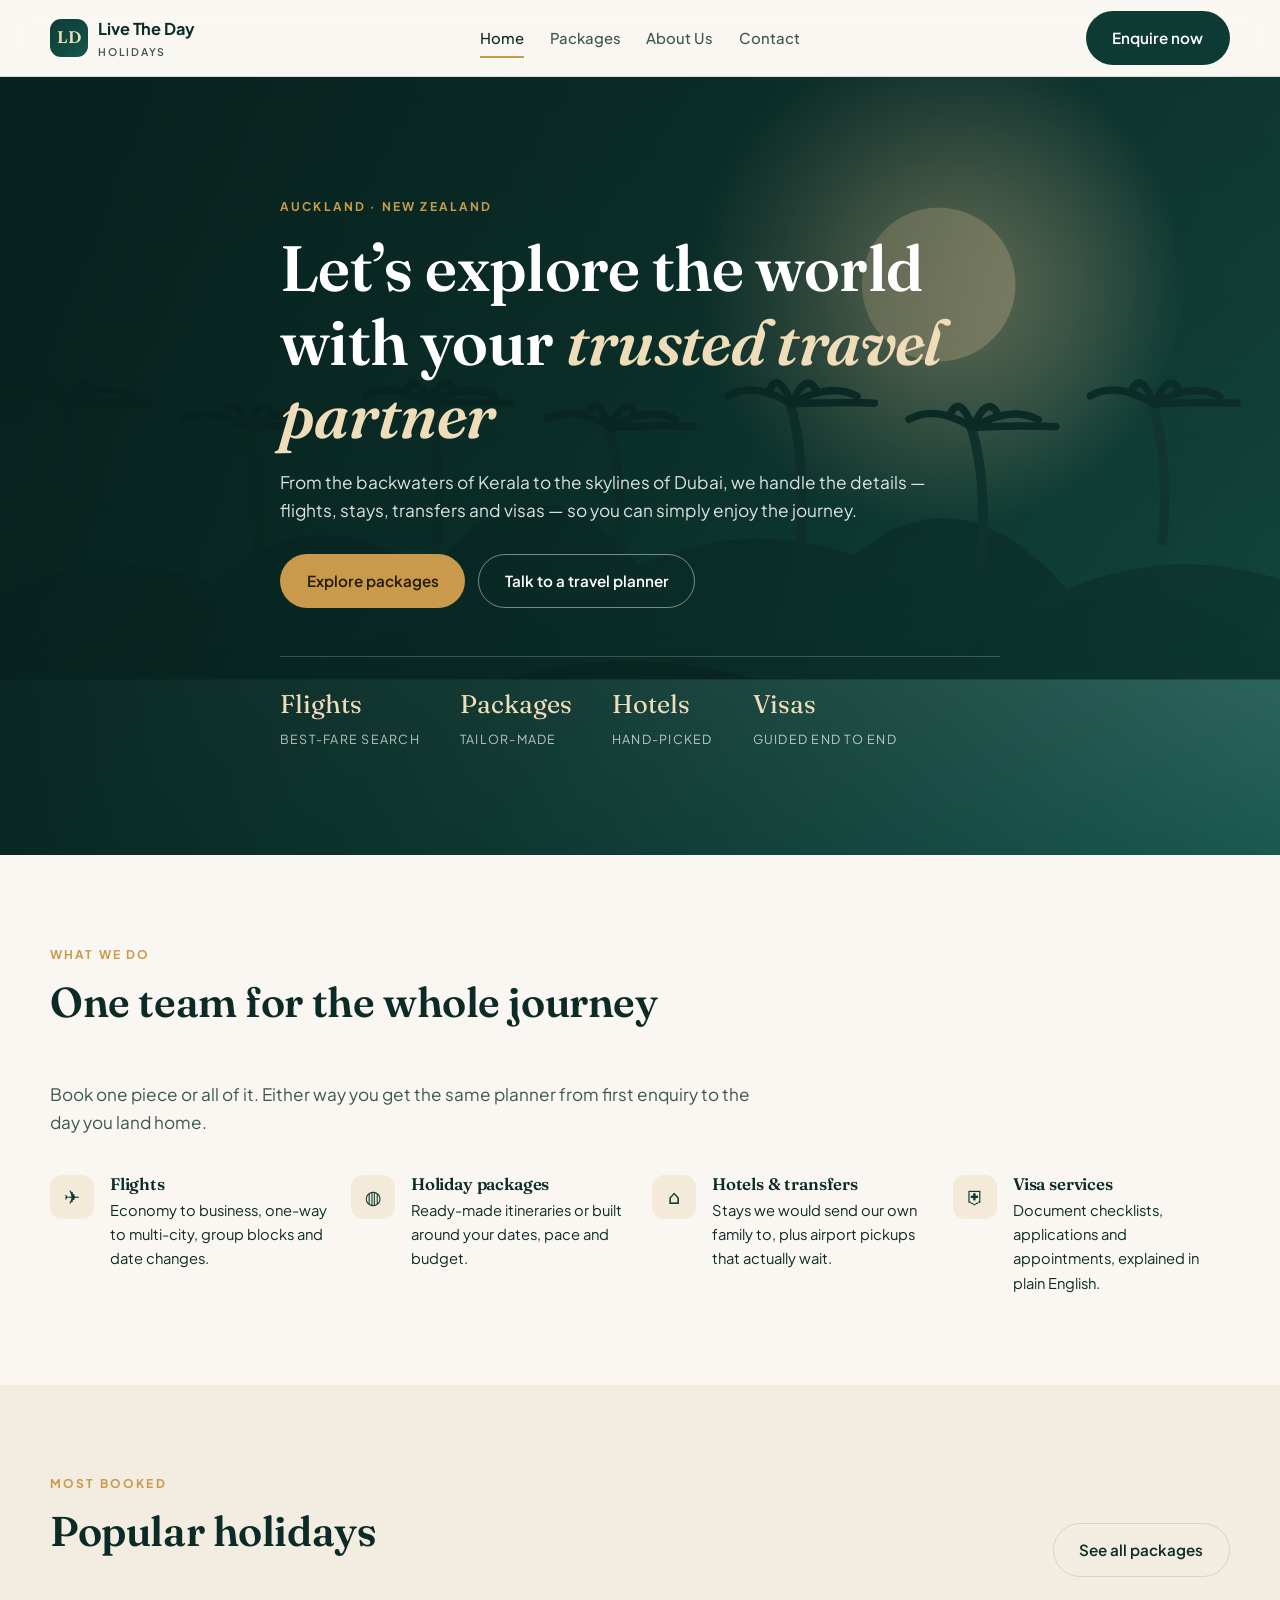
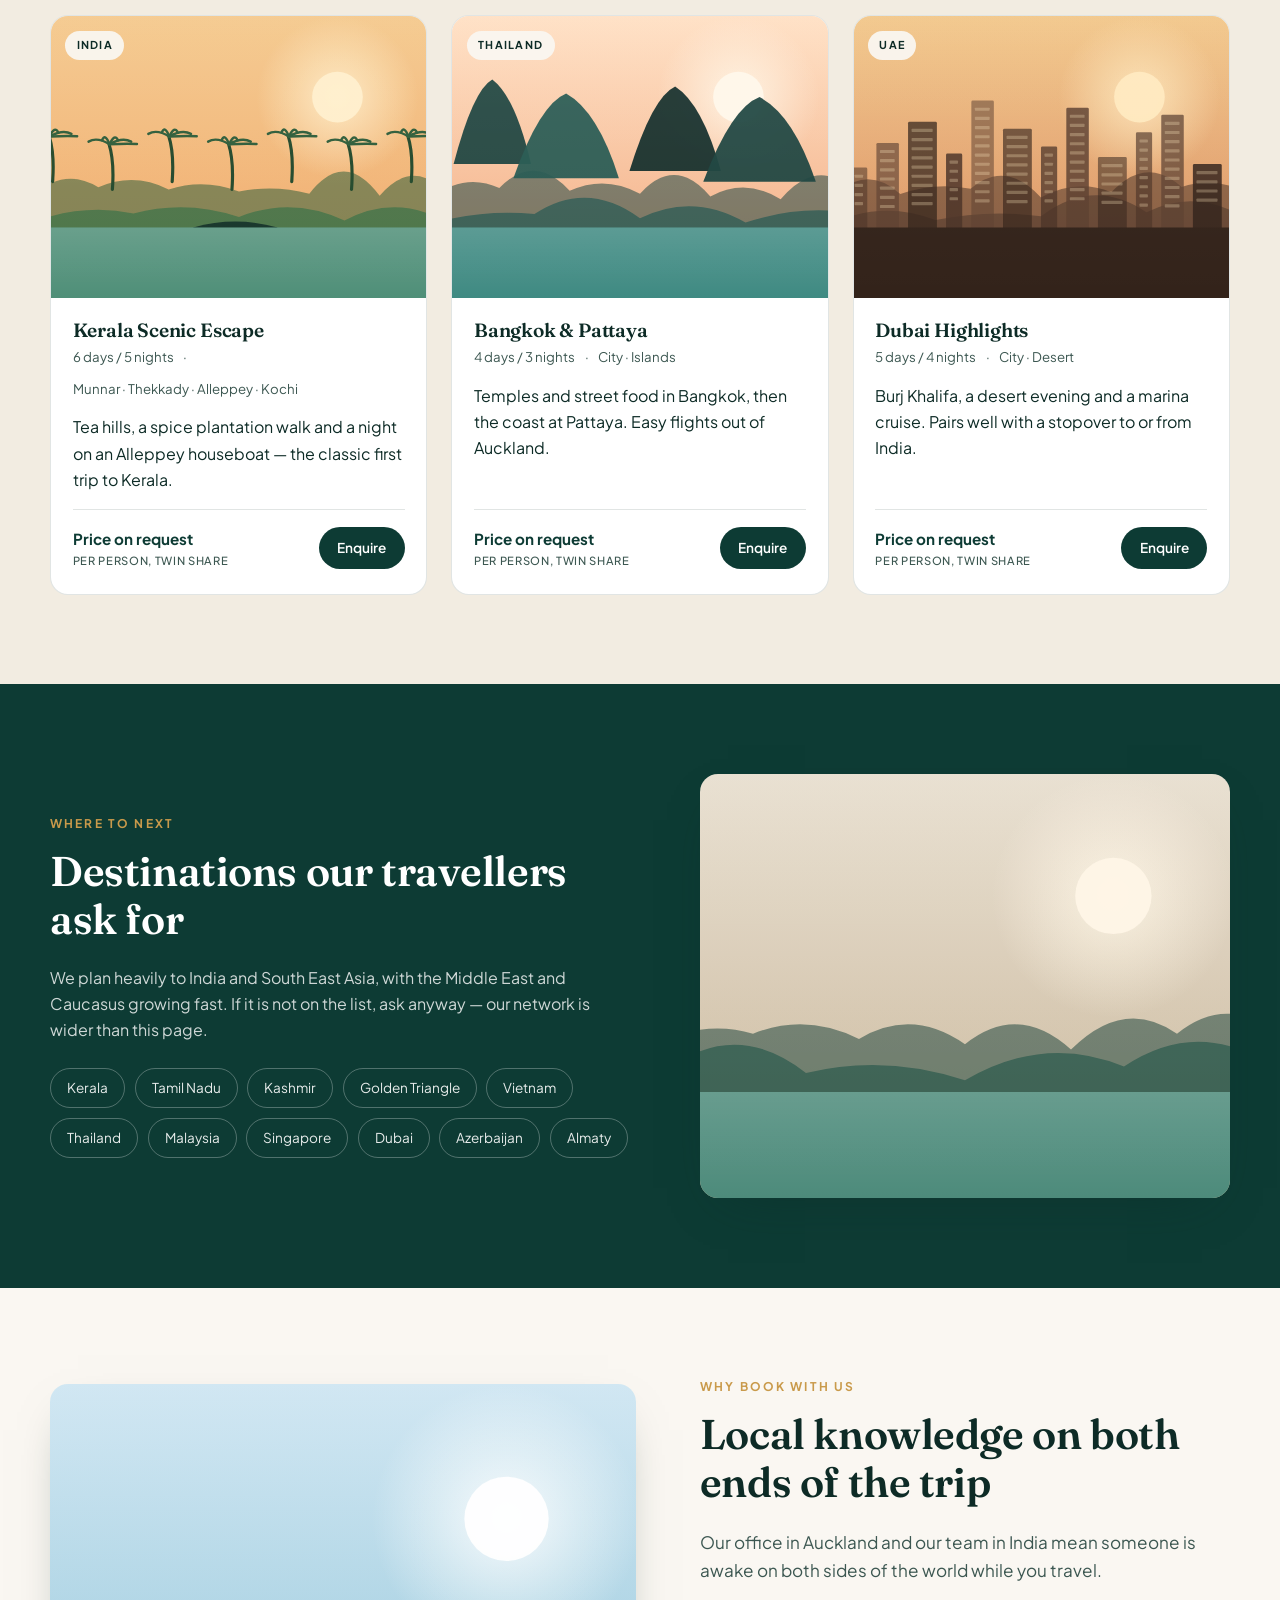
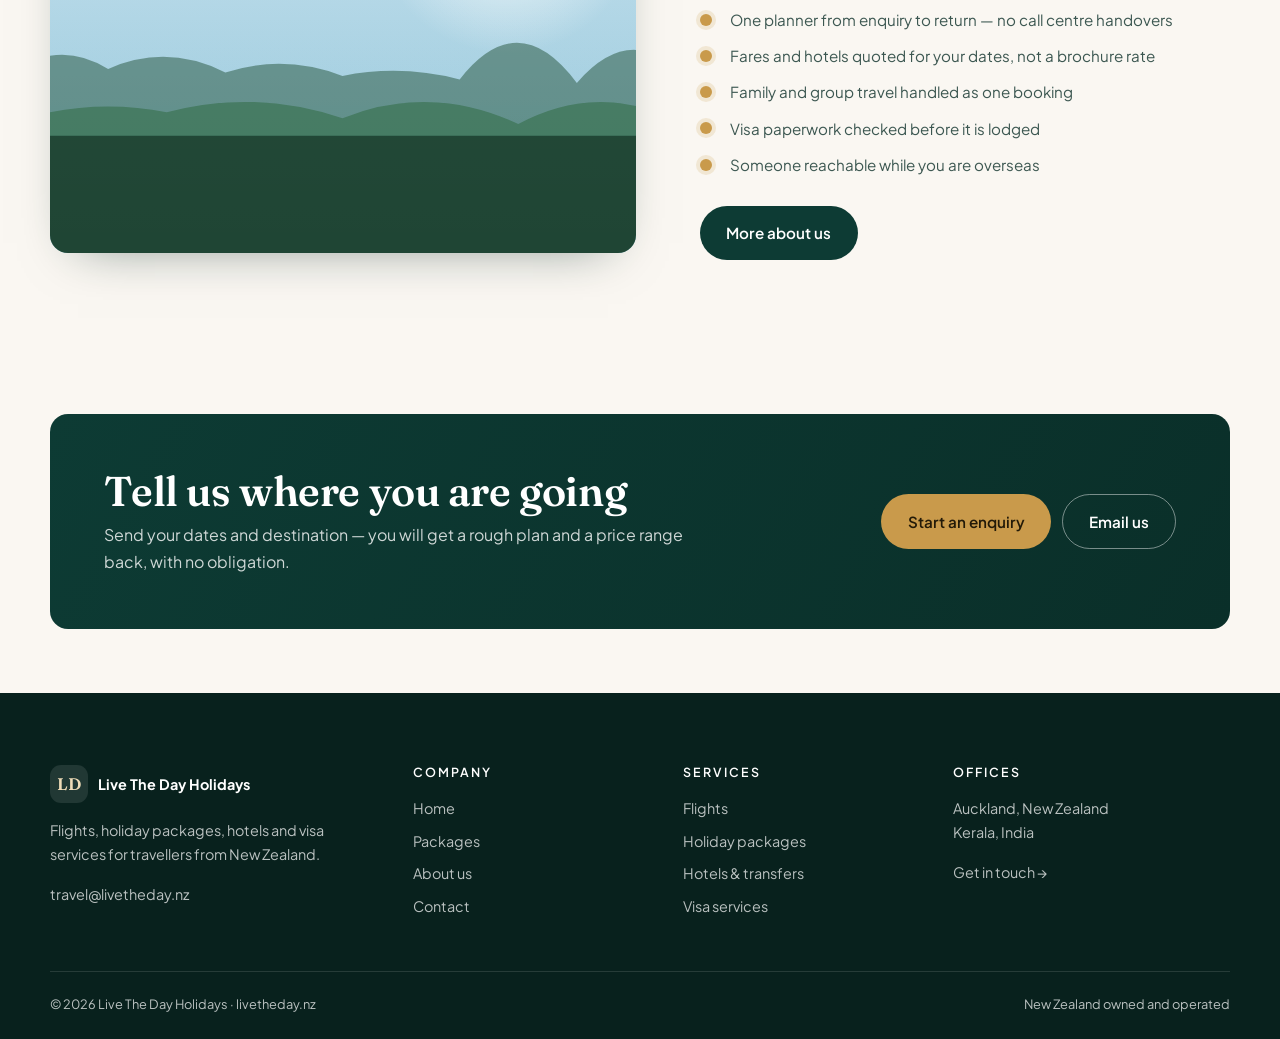
==== index.html @ 80e5270f "Live The Day Holidays website - static build" ====
<!DOCTYPE html>
<html lang="en-NZ">
<head>
<meta charset="utf-8">
<meta name="viewport" content="width=device-width, initial-scale=1">
<title>Live The Day Holidays | Flights, Holiday Packages &amp; Visas — Auckland, NZ</title>
<meta name="description" content="Live The Day Holidays is a New Zealand travel company based in Auckland, planning flights, holiday packages, hotels and visas for travellers to India, Asia, the Middle East and beyond.">
<link rel="canonical" href="https://livetheday.nz/">
<meta property="og:title" content="Live The Day Holidays — Plan your best trip yet">
<meta property="og:description" content="Flights, holiday packages, hotels and visa services from Auckland, New Zealand.">
<meta property="og:type" content="website">
<meta property="og:url" content="https://livetheday.nz/">
<link rel="preconnect" href="https://fonts.googleapis.com">
<link rel="preconnect" href="https://fonts.gstatic.com" crossorigin>
<link href="https://fonts.googleapis.com/css2?family=Fraunces:ital,wght@0,400;0,600;1,400&family=Plus+Jakarta+Sans:wght@400;500;600;700&display=swap" rel="stylesheet">
<link rel="stylesheet" href="assets/css/style.css">
<script type="application/ld+json">
{
  "@context": "https://schema.org",
  "@type": "TravelAgency",
  "name": "Live The Day Holidays",
  "url": "https://livetheday.nz/",
  "email": "travel@livetheday.nz",
  "areaServed": ["New Zealand", "India", "Asia", "Middle East"],
  "address": { "@type": "PostalAddress", "addressLocality": "Auckland", "addressCountry": "NZ" }
}
</script>
</head>
<body>

<header class="site-header">
  <div class="wrap nav">
    <a class="brand" href="index.html">
      <span class="brand-mark">LD</span>
      <span>Live The Day<small>Holidays</small></span>
    </a>
    <nav class="nav-links" id="nav">
      <a href="index.html" class="active">Home</a>
      <a href="packages.html">Packages</a>
      <a href="about.html">About Us</a>
      <a href="contact.html">Contact</a>
    </nav>
    <div class="nav-cta">
      <a class="btn btn-primary" href="contact.html">Enquire now</a>
      <button class="nav-toggle" aria-label="Menu" aria-expanded="false" aria-controls="nav"><span></span><span></span><span></span></button>
    </div>
  </div>
</header>

<section class="hero">
  <img src="assets/img/hero-kerala.svg" alt="" aria-hidden="true">
  <div class="wrap hero-inner">
    <span class="eyebrow">Auckland · New Zealand</span>
    <h1>Let’s explore the world with your <em>trusted travel partner</em></h1>
    <p>From the backwaters of Kerala to the skylines of Dubai, we handle the details — flights, stays, transfers and visas — so you can simply enjoy the journey.</p>
    <div class="hero-actions">
      <a class="btn btn-gold" href="packages.html">Explore packages</a>
      <a class="btn btn-ghost" href="contact.html">Talk to a travel planner</a>
    </div>
    <div class="hero-facts">
      <div><span>Flights</span><small>Best-fare search</small></div>
      <div><span>Packages</span><small>Tailor-made</small></div>
      <div><span>Hotels</span><small>Hand-picked</small></div>
      <div><span>Visas</span><small>Guided end to end</small></div>
    </div>
  </div>
</section>

<section class="section">
  <div class="wrap">
    <div class="section-head">
      <div>
        <span class="eyebrow">What we do</span>
        <h2>One team for the whole journey</h2>
      </div>
      <p class="lede">Book one piece or all of it. Either way you get the same planner from first enquiry to the day you land home.</p>
    </div>
    <div class="grid grid-4">
      <div class="feature">
        <div class="feature-ico">✈</div>
        <div><h3>Flights</h3><p>Economy to business, one-way to multi-city, group blocks and date changes.</p></div>
      </div>
      <div class="feature">
        <div class="feature-ico">◍</div>
        <div><h3>Holiday packages</h3><p>Ready-made itineraries or built around your dates, pace and budget.</p></div>
      </div>
      <div class="feature">
        <div class="feature-ico">⌂</div>
        <div><h3>Hotels &amp; transfers</h3><p>Stays we would send our own family to, plus airport pickups that actually wait.</p></div>
      </div>
      <div class="feature">
        <div class="feature-ico">⛨</div>
        <div><h3>Visa services</h3><p>Document checklists, applications and appointments, explained in plain English.</p></div>
      </div>
    </div>
  </div>
</section>

<section class="section section-paper">
  <div class="wrap">
    <div class="section-head">
      <div>
        <span class="eyebrow">Most booked</span>
        <h2>Popular holidays</h2>
      </div>
      <a class="btn btn-outline" href="packages.html">See all packages</a>
    </div>

    <div class="grid grid-3">
      <article class="card">
        <div class="card-media">
          <img src="assets/img/kerala.svg" alt="Kerala backwaters at sunset">
          <span class="card-tag">India</span>
        </div>
        <div class="card-body">
          <h3>Kerala Scenic Escape</h3>
          <div class="card-meta"><span>6 days / 5 nights</span><span>·</span><span>Munnar · Thekkady · Alleppey · Kochi</span></div>
          <p>Tea hills, a spice plantation walk and a night on an Alleppey houseboat — the classic first trip to Kerala.</p>
          <div class="card-foot">
            <span class="price">Price on request<small>Per person, twin share</small></span>
            <a class="btn btn-primary btn-sm" href="contact.html?package=Kerala%20Scenic%20Escape">Enquire</a>
          </div>
        </div>
      </article>

      <article class="card">
        <div class="card-media">
          <img src="assets/img/thailand.svg" alt="Thailand coastline">
          <span class="card-tag">Thailand</span>
        </div>
        <div class="card-body">
          <h3>Bangkok &amp; Pattaya</h3>
          <div class="card-meta"><span>4 days / 3 nights</span><span>·</span><span>City · Islands</span></div>
          <p>Temples and street food in Bangkok, then the coast at Pattaya. Easy flights out of Auckland.</p>
          <div class="card-foot">
            <span class="price">Price on request<small>Per person, twin share</small></span>
            <a class="btn btn-primary btn-sm" href="contact.html?package=Bangkok%20%26%20Pattaya">Enquire</a>
          </div>
        </div>
      </article>

      <article class="card">
        <div class="card-media">
          <img src="assets/img/dubai.svg" alt="Dubai skyline">
          <span class="card-tag">UAE</span>
        </div>
        <div class="card-body">
          <h3>Dubai Highlights</h3>
          <div class="card-meta"><span>5 days / 4 nights</span><span>·</span><span>City · Desert</span></div>
          <p>Burj Khalifa, a desert evening and a marina cruise. Pairs well with a stopover to or from India.</p>
          <div class="card-foot">
            <span class="price">Price on request<small>Per person, twin share</small></span>
            <a class="btn btn-primary btn-sm" href="contact.html?package=Dubai%20Highlights">Enquire</a>
          </div>
        </div>
      </article>
    </div>
  </div>
</section>

<section class="section section-dark">
  <div class="wrap">
    <div class="split">
      <div>
        <span class="eyebrow">Where to next</span>
        <h2>Destinations our travellers ask for</h2>
        <p>We plan heavily to India and South East Asia, with the Middle East and Caucasus growing fast. If it is not on the list, ask anyway — our network is wider than this page.</p>
        <div class="chips">
          <a class="chip" href="contact.html?package=Kerala">Kerala</a>
          <a class="chip" href="contact.html?package=Tamil%20Nadu">Tamil Nadu</a>
          <a class="chip" href="contact.html?package=Kashmir">Kashmir</a>
          <a class="chip" href="contact.html?package=Golden%20Triangle">Golden Triangle</a>
          <a class="chip" href="contact.html?package=Vietnam">Vietnam</a>
          <a class="chip" href="contact.html?package=Thailand">Thailand</a>
          <a class="chip" href="contact.html?package=Malaysia">Malaysia</a>
          <a class="chip" href="contact.html?package=Singapore">Singapore</a>
          <a class="chip" href="contact.html?package=Dubai">Dubai</a>
          <a class="chip" href="contact.html?package=Azerbaijan">Azerbaijan</a>
          <a class="chip" href="contact.html?package=Almaty">Almaty</a>
        </div>
      </div>
      <div class="split-media">
        <img src="assets/img/about-team.svg" alt="Mountain landscape">
      </div>
    </div>
  </div>
</section>

<section class="section">
  <div class="wrap">
    <div class="split">
      <div class="split-media">
        <img src="assets/img/munnar.svg" alt="Tea hills in Munnar">
      </div>
      <div>
        <span class="eyebrow">Why book with us</span>
        <h2>Local knowledge on both ends of the trip</h2>
        <p class="lede">Our office in Auckland and our team in India mean someone is awake on both sides of the world while you travel.</p>
        <ul class="check-list">
          <li>One planner from enquiry to return — no call centre handovers</li>
          <li>Fares and hotels quoted for your dates, not a brochure rate</li>
          <li>Family and group travel handled as one booking</li>
          <li>Visa paperwork checked before it is lodged</li>
          <li>Someone reachable while you are overseas</li>
        </ul>
        <a class="btn btn-primary" href="about.html">More about us</a>
      </div>
    </div>
  </div>
</section>

<section class="section tight">
  <div class="wrap">
    <div class="band">
      <div>
        <h2>Tell us where you are going</h2>
        <p>Send your dates and destination — you will get a rough plan and a price range back, with no obligation.</p>
      </div>
      <div class="band-actions">
        <a class="btn btn-gold" href="contact.html">Start an enquiry</a>
        <a class="btn btn-ghost" href="mailto:travel@livetheday.nz">Email us</a>
      </div>
    </div>
  </div>
</section>

<footer class="site-footer">
  <div class="wrap">
    <div class="footer-grid">
      <div>
        <div class="footer-brand"><span class="brand-mark">LD</span> Live The Day Holidays</div>
        <p>Flights, holiday packages, hotels and visa services for travellers from New Zealand.</p>
        <p><a href="mailto:travel@livetheday.nz">travel@livetheday.nz</a></p>
      </div>
      <div>
        <h4>Company</h4>
        <ul class="footer-links">
          <li><a href="index.html">Home</a></li>
          <li><a href="packages.html">Packages</a></li>
          <li><a href="about.html">About us</a></li>
          <li><a href="contact.html">Contact</a></li>
        </ul>
      </div>
      <div>
        <h4>Services</h4>
        <ul class="footer-links">
          <li><a href="contact.html">Flights</a></li>
          <li><a href="packages.html">Holiday packages</a></li>
          <li><a href="contact.html">Hotels &amp; transfers</a></li>
          <li><a href="contact.html">Visa services</a></li>
        </ul>
      </div>
      <div>
        <h4>Offices</h4>
        <p>Auckland, New Zealand<br>Kerala, India</p>
        <p><a href="contact.html">Get in touch →</a></p>
      </div>
    </div>
    <div class="footer-bottom">
      <span>© <span data-year>2026</span> Live The Day Holidays · livetheday.nz</span>
      <span>New Zealand owned and operated</span>
    </div>
  </div>
</footer>

<script src="assets/js/main.js"></script>
</body>
</html>
---- assets/css/style.css ----
/* Live The Day Holidays — livetheday.nz
   Design system: deep forest green + sand + gold. */

:root{
  --ink:#0d2b26;
  --ink-soft:#3c5751;
  --paper:#faf7f2;
  --paper-2:#f2ece1;
  --green:#0d3b34;
  --green-600:#14574c;
  --gold:#c99a4b;
  --gold-soft:#efdcb8;
  --line:rgba(13,43,38,.12);
  --white:#fff;
  --shadow:0 18px 50px -28px rgba(13,43,38,.55);
  --radius:18px;
  --max:1180px;
  --font:'Plus Jakarta Sans',system-ui,-apple-system,Segoe UI,Roboto,Helvetica,Arial,sans-serif;
  --serif:'Fraunces','Georgia',serif;
}

*,*::before,*::after{box-sizing:border-box}
html{scroll-behavior:smooth}
body{
  margin:0;
  font-family:var(--font);
  color:var(--ink);
  background:var(--paper);
  line-height:1.65;
  -webkit-font-smoothing:antialiased;
}
img{max-width:100%;display:block}
a{color:inherit;text-decoration:none}
h1,h2,h3,h4{font-family:var(--serif);font-weight:600;line-height:1.15;letter-spacing:-.01em;margin:0 0 .5em}
h1{font-size:clamp(2.2rem,5.2vw,4rem)}
h2{font-size:clamp(1.7rem,3.4vw,2.6rem)}
h3{font-size:1.2rem}
p{margin:0 0 1rem}
.wrap{width:min(100% - 40px,var(--max));margin-inline:auto}
.eyebrow{
  font-size:.75rem;letter-spacing:.18em;text-transform:uppercase;
  color:var(--gold);font-weight:700;margin:0 0 .9rem;display:block;
}
.lede{font-size:1.07rem;color:var(--ink-soft);max-width:60ch}

/* ---------- buttons ---------- */
.btn{
  display:inline-flex;align-items:center;gap:.5rem;
  padding:.85rem 1.6rem;border-radius:999px;font-weight:600;font-size:.95rem;
  border:1px solid transparent;cursor:pointer;transition:.22s ease;white-space:nowrap;
}
.btn-primary{background:var(--green);color:var(--white)}
.btn-primary:hover{background:var(--green-600);transform:translateY(-1px)}
.btn-gold{background:var(--gold);color:#231a08}
.btn-gold:hover{background:#d8ab5d;transform:translateY(-1px)}
.btn-ghost{border-color:rgba(255,255,255,.45);color:var(--white)}
.btn-ghost:hover{background:rgba(255,255,255,.12)}
.btn-outline{border-color:var(--line);color:var(--ink);background:transparent}
.btn-outline:hover{border-color:var(--green);background:var(--white)}
.btn-sm{padding:.55rem 1.1rem;font-size:.85rem}

/* ---------- header ---------- */
.site-header{
  position:sticky;top:0;z-index:50;
  background:rgba(250,247,242,.88);
  backdrop-filter:blur(14px);
  border-bottom:1px solid var(--line);
}
.nav{display:flex;align-items:center;justify-content:space-between;gap:1rem;height:76px}
.brand{display:flex;align-items:center;gap:.65rem;font-weight:700;font-size:1.02rem;letter-spacing:-.01em}
.brand-mark{
  width:38px;height:38px;border-radius:11px;flex:0 0 38px;
  background:linear-gradient(140deg,var(--green),var(--green-600));
  color:var(--gold-soft);display:grid;place-items:center;
  font-family:var(--serif);font-size:1.05rem;font-weight:600;
}
.brand small{display:block;font-size:.66rem;letter-spacing:.16em;text-transform:uppercase;color:var(--ink-soft);font-weight:600}
.nav-links{display:flex;align-items:center;gap:1.6rem;font-size:.93rem;font-weight:500}
.nav-links a{position:relative;padding:.25rem 0;color:var(--ink-soft)}
.nav-links a:hover,.nav-links a.active{color:var(--ink)}
.nav-links a.active::after{
  content:"";position:absolute;left:0;right:0;bottom:-4px;height:2px;background:var(--gold);
}
.nav-cta{display:flex;align-items:center;gap:.7rem}
.nav-toggle{display:none;background:none;border:1px solid var(--line);border-radius:10px;padding:.5rem .6rem;cursor:pointer}
.nav-toggle span{display:block;width:20px;height:2px;background:var(--ink);margin:4px 0;border-radius:2px}

/* ---------- hero ---------- */
.hero{position:relative;overflow:hidden;background:var(--green);color:var(--white);isolation:isolate}
.hero img{position:absolute;inset:0;width:100%;height:100%;object-fit:cover;z-index:-2}
.hero::after{
  content:"";position:absolute;inset:0;z-index:-1;
  background:linear-gradient(105deg,rgba(6,32,28,.94) 8%,rgba(6,32,28,.72) 46%,rgba(6,32,28,.28) 100%);
}
.hero-inner{padding:clamp(4.5rem,10vw,7.5rem) 0 clamp(4rem,9vw,6.5rem);max-width:720px}
.hero h1{color:var(--white);margin-bottom:1rem}
.hero h1 em{font-style:italic;color:var(--gold-soft)}
.hero p{color:rgba(255,255,255,.86);font-size:1.08rem;max-width:52ch}
.hero-actions{display:flex;flex-wrap:wrap;gap:.8rem;margin-top:1.8rem}
.hero-facts{
  display:flex;flex-wrap:wrap;gap:2.5rem;margin-top:3rem;
  padding-top:1.6rem;border-top:1px solid rgba(255,255,255,.2);
}
.hero-facts div span{display:block;font-family:var(--serif);font-size:1.6rem;color:var(--gold-soft)}
.hero-facts div small{font-size:.78rem;letter-spacing:.1em;text-transform:uppercase;color:rgba(255,255,255,.7)}

/* ---------- sections ---------- */
.section{padding:clamp(3.5rem,7vw,6rem) 0}
.section.tight{padding:clamp(2.5rem,5vw,4rem) 0}
.section-paper{background:var(--paper-2)}
.section-dark{background:var(--green);color:var(--white)}
.section-dark h2,.section-dark h3{color:var(--white)}
.section-dark p{color:rgba(255,255,255,.8)}
.section-head{display:flex;justify-content:space-between;align-items:flex-end;gap:2rem;margin-bottom:2.4rem;flex-wrap:wrap}
.section-head p{margin:0;max-width:56ch}

/* ---------- cards ---------- */
.grid{display:grid;gap:1.5rem}
.grid-3{grid-template-columns:repeat(3,1fr)}
.grid-4{grid-template-columns:repeat(4,1fr)}
.grid-2{grid-template-columns:repeat(2,1fr)}

.card{
  background:var(--white);border:1px solid var(--line);border-radius:var(--radius);
  overflow:hidden;display:flex;flex-direction:column;
  transition:transform .25s ease,box-shadow .25s ease,border-color .25s ease;
}
.card:hover{transform:translateY(-4px);box-shadow:var(--shadow);border-color:rgba(13,59,52,.22)}
.card-media{position:relative;aspect-ratio:4/3;overflow:hidden;background:var(--paper-2)}
.card-media img{width:100%;height:100%;object-fit:cover;transition:transform .6s ease}
.card:hover .card-media img{transform:scale(1.05)}
.card-tag{
  position:absolute;top:.9rem;left:.9rem;background:rgba(250,247,242,.94);
  color:var(--ink);font-size:.68rem;font-weight:700;letter-spacing:.12em;
  text-transform:uppercase;padding:.34rem .7rem;border-radius:999px;
}
.card-body{padding:1.3rem 1.35rem 1.5rem;display:flex;flex-direction:column;flex:1}
.card-body h3{margin-bottom:.35rem}
.card-meta{font-size:.83rem;color:var(--ink-soft);display:flex;gap:.6rem;flex-wrap:wrap;margin-bottom:.9rem}
.card-foot{display:flex;align-items:center;justify-content:space-between;gap:1rem;margin-top:auto;padding-top:1rem;border-top:1px solid var(--line)}
.price{font-weight:700;font-size:.95rem;color:var(--green)}
.price small{display:block;font-weight:500;font-size:.7rem;color:var(--ink-soft);letter-spacing:.06em;text-transform:uppercase}

/* ---------- destinations ---------- */
.chips{display:flex;flex-wrap:wrap;gap:.6rem;margin-top:1.5rem}
.chip{
  padding:.5rem 1rem;border-radius:999px;border:1px solid rgba(255,255,255,.28);
  font-size:.85rem;color:rgba(255,255,255,.9);transition:.2s;
}
.chip:hover{background:var(--gold);border-color:var(--gold);color:#231a08}

/* ---------- feature rows ---------- */
.feature{display:flex;gap:1rem;align-items:flex-start}
.feature-ico{
  flex:0 0 44px;width:44px;height:44px;border-radius:12px;display:grid;place-items:center;
  background:rgba(201,154,75,.14);color:var(--green);font-size:1.2rem;
}
.section-dark .feature-ico{background:rgba(255,255,255,.1);color:var(--gold-soft)}
.feature h3{font-size:1.05rem;margin-bottom:.25rem}
.feature p{font-size:.92rem;margin:0}

/* ---------- split / about ---------- */
.split{display:grid;grid-template-columns:1.05fr .95fr;gap:clamp(2rem,5vw,4rem);align-items:center}
.split-media{border-radius:var(--radius);overflow:hidden;box-shadow:var(--shadow)}
.split-media img{width:100%;height:100%;object-fit:cover;aspect-ratio:5/4}
.check-list{list-style:none;padding:0;margin:1.4rem 0 1.8rem}
.check-list li{position:relative;padding-left:1.9rem;margin-bottom:.7rem;font-size:.95rem;color:var(--ink-soft)}
.check-list li::before{
  content:"";position:absolute;left:0;top:.45em;width:12px;height:12px;border-radius:50%;
  background:var(--gold);box-shadow:0 0 0 4px rgba(201,154,75,.18);
}

/* ---------- enquiry band ---------- */
.band{
  background:linear-gradient(120deg,var(--green),#0a2f29);
  color:var(--white);border-radius:var(--radius);padding:clamp(2rem,5vw,3.4rem);
  display:grid;grid-template-columns:1.2fr .8fr;gap:2rem;align-items:center;
}
.band h2{color:var(--white);margin-bottom:.4rem}
.band p{color:rgba(255,255,255,.8);margin:0;max-width:52ch}
.band-actions{display:flex;gap:.7rem;flex-wrap:wrap;justify-content:flex-end}

/* ---------- form ---------- */
.form-card{background:var(--white);border:1px solid var(--line);border-radius:var(--radius);padding:clamp(1.5rem,4vw,2.5rem);box-shadow:var(--shadow)}
.field{margin-bottom:1.1rem}
.field label{display:block;font-size:.82rem;font-weight:600;letter-spacing:.04em;margin-bottom:.4rem;color:var(--ink-soft)}
.field input,.field select,.field textarea{
  width:100%;padding:.8rem .95rem;border:1px solid var(--line);border-radius:11px;
  font-family:inherit;font-size:.95rem;background:var(--paper);color:var(--ink);
  transition:border-color .2s,background .2s;
}
.field input:focus,.field select:focus,.field textarea:focus{
  outline:none;border-color:var(--green);background:var(--white);
  box-shadow:0 0 0 3px rgba(13,59,52,.08);
}
.field textarea{resize:vertical;min-height:120px}
.field-row{display:grid;grid-template-columns:1fr 1fr;gap:1rem}
.form-note{font-size:.78rem;color:var(--ink-soft);margin:1rem 0 0}
.form-status{font-size:.9rem;margin-top:1rem;display:none}
.form-status.ok{display:block;color:var(--green);font-weight:600}
.form-status.err{display:block;color:#a4342b;font-weight:600}

/* ---------- contact tiles ---------- */
.contact-tile{background:var(--white);border:1px solid var(--line);border-radius:var(--radius);padding:1.6rem}
.contact-tile h3{font-size:1rem;margin-bottom:.5rem}
.contact-tile p{font-size:.92rem;color:var(--ink-soft);margin:0 0 .3rem}
.contact-tile a{color:var(--green);font-weight:600;border-bottom:1px solid var(--gold-soft)}

/* ---------- footer ---------- */
.site-footer{background:#08211d;color:rgba(255,255,255,.72);padding:clamp(3rem,6vw,4.5rem) 0 1.5rem;font-size:.9rem}
.footer-grid{display:grid;grid-template-columns:1.4fr 1fr 1fr 1.2fr;gap:2.5rem}
.site-footer h4{color:var(--white);font-family:var(--font);font-size:.78rem;letter-spacing:.16em;text-transform:uppercase;margin-bottom:1.1rem}
.site-footer a:hover{color:var(--gold-soft)}
.footer-links{list-style:none;padding:0;margin:0;display:grid;gap:.55rem}
.footer-brand{display:flex;align-items:center;gap:.65rem;color:var(--white);font-weight:700;margin-bottom:1rem}
.footer-brand .brand-mark{background:rgba(255,255,255,.1)}
.footer-bottom{
  margin-top:3rem;padding-top:1.4rem;border-top:1px solid rgba(255,255,255,.12);
  display:flex;justify-content:space-between;gap:1rem;flex-wrap:wrap;font-size:.8rem;
}

/* ---------- page hero (inner pages) ---------- */
.page-hero{background:var(--green);color:var(--white);padding:clamp(3rem,7vw,5rem) 0;position:relative;overflow:hidden}
.page-hero img{position:absolute;inset:0;width:100%;height:100%;object-fit:cover;opacity:.35}
.page-hero .wrap{position:relative}
.page-hero h1{color:var(--white);margin-bottom:.6rem}
.page-hero p{color:rgba(255,255,255,.85);margin:0;max-width:60ch}
.crumbs{font-size:.8rem;letter-spacing:.08em;text-transform:uppercase;color:var(--gold-soft);margin-bottom:1rem}

/* ---------- package detail rows ---------- */
.pkg-row{
  display:grid;grid-template-columns:.85fr 1.15fr;gap:0;background:var(--white);
  border:1px solid var(--line);border-radius:var(--radius);overflow:hidden;margin-bottom:1.5rem;
}
.pkg-row img{width:100%;height:100%;object-fit:cover;min-height:260px}
.pkg-row-body{padding:clamp(1.4rem,3vw,2.2rem)}
.pkg-row-body h3{font-size:1.5rem}
.pkg-facts{display:flex;gap:1.4rem;flex-wrap:wrap;margin:1rem 0 1.2rem;font-size:.85rem;color:var(--ink-soft)}
.pkg-facts strong{display:block;font-size:.95rem;color:var(--ink)}

/* ---------- responsive ---------- */
@media (max-width:960px){
  .grid-4{grid-template-columns:repeat(2,1fr)}
  .grid-3{grid-template-columns:repeat(2,1fr)}
  .split{grid-template-columns:1fr}
  .band{grid-template-columns:1fr}
  .band-actions{justify-content:flex-start}
  .footer-grid{grid-template-columns:1fr 1fr}
  .pkg-row{grid-template-columns:1fr}
}
@media (max-width:720px){
  .nav-links{
    position:absolute;top:76px;left:0;right:0;background:var(--paper);
    flex-direction:column;align-items:flex-start;gap:0;padding:0 20px;
    border-bottom:1px solid var(--line);max-height:0;overflow:hidden;transition:max-height .3s ease;
  }
  .nav-links.open{max-height:340px;padding-bottom:1rem}
  .nav-links a{width:100%;padding:.8rem 0;border-bottom:1px solid var(--line)}
  .nav-toggle{display:block}
  .nav-cta .btn{display:none}
  .grid-3,.grid-4,.grid-2{grid-template-columns:1fr}
  .field-row{grid-template-columns:1fr}
  .hero-facts{gap:1.6rem}
  .footer-grid{grid-template-columns:1fr}
}
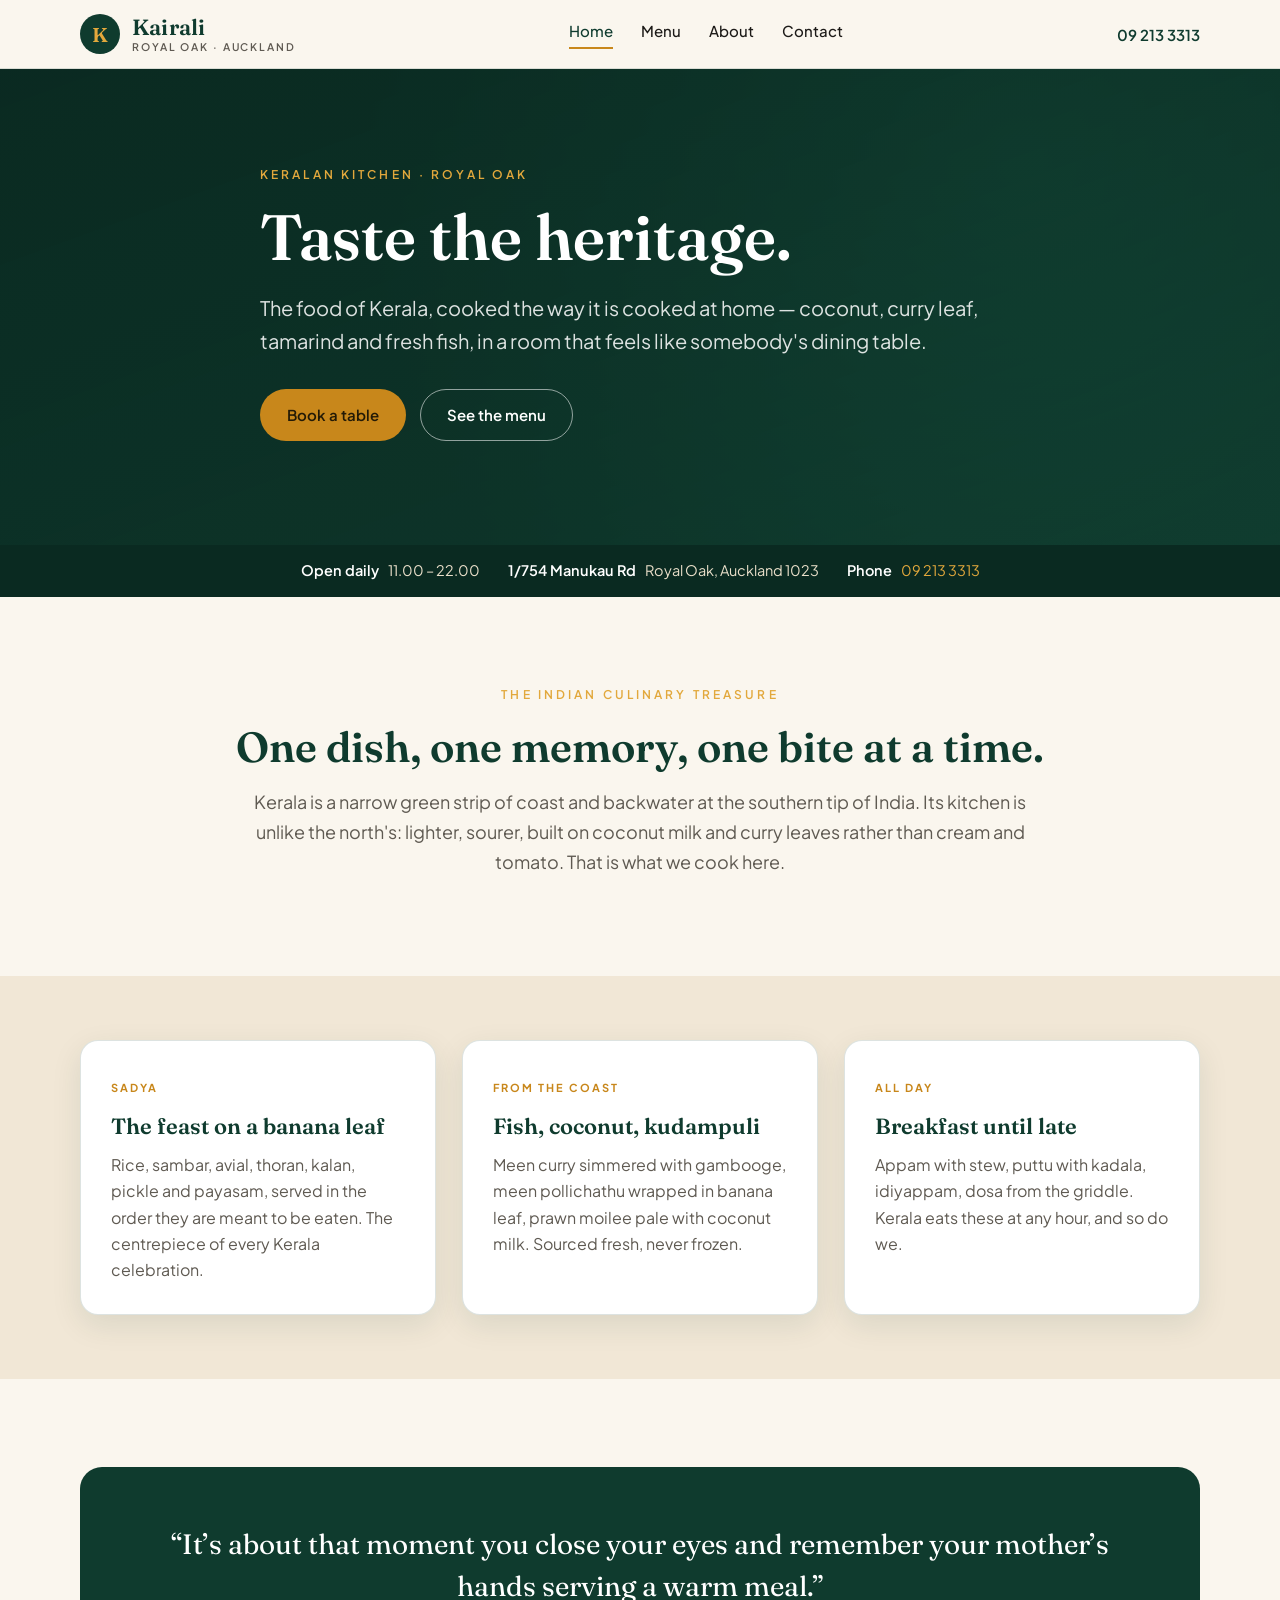
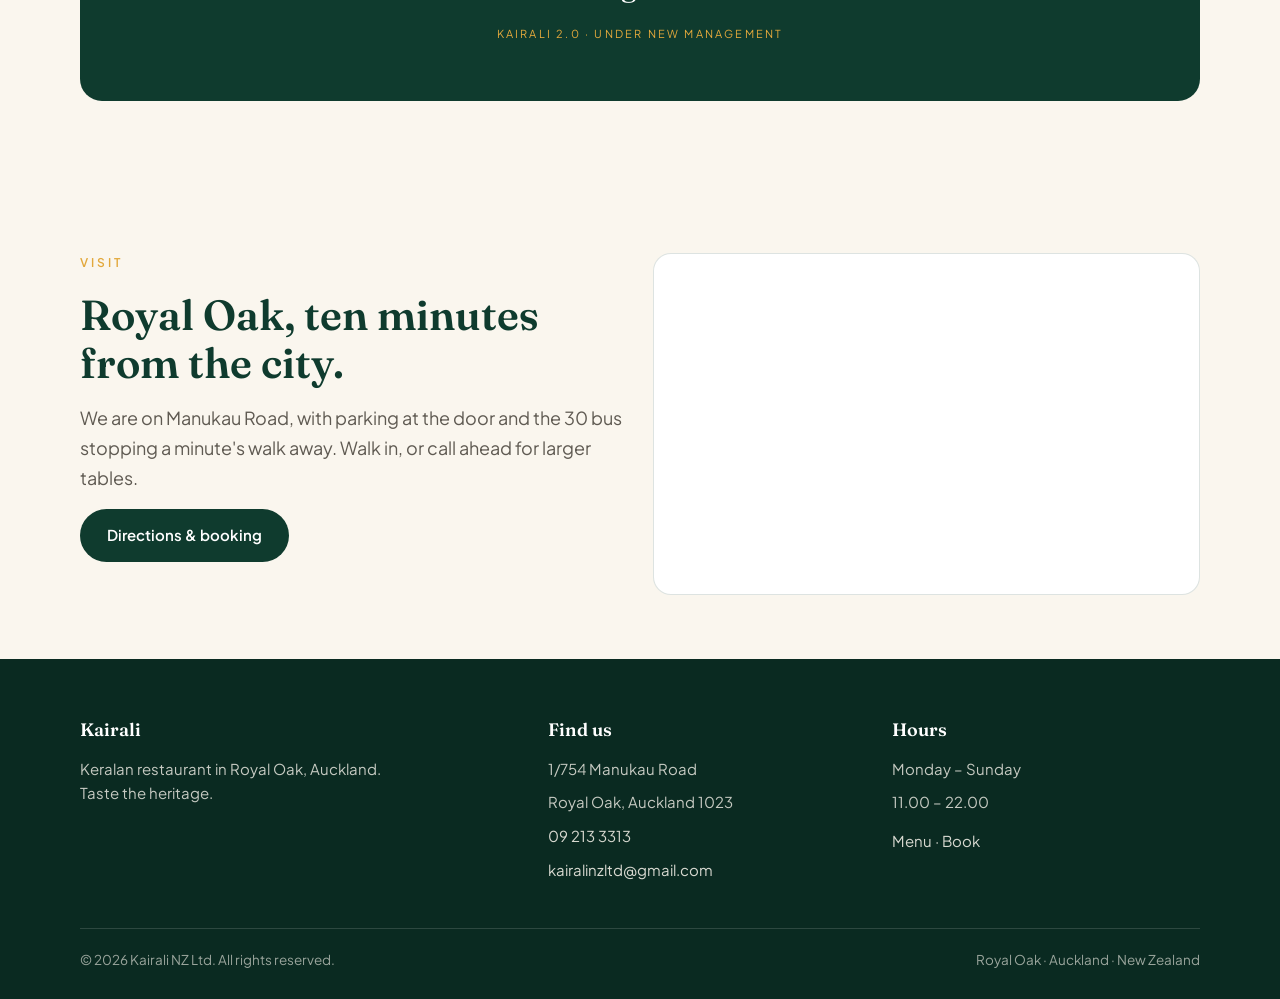
==== commit 0ff072da: "Kairali: replace demo mirror with a clean static site The gh-pages branch held the Live The Day trav" ====
--- a/index.html
+++ b/index.html
@@ -3,266 +3,177 @@
 <head>
 <meta charset="utf-8">
 <meta name="viewport" content="width=device-width, initial-scale=1">
-<title>Live The Day Holidays | Flights, Holiday Packages &amp; Visas — Auckland, NZ</title>
-<meta name="description" content="Live The Day Holidays is a New Zealand travel company based in Auckland, planning flights, holiday packages, hotels and visas for travellers to India, Asia, the Middle East and beyond.">
-<link rel="canonical" href="https://livetheday.nz/">
-<meta property="og:title" content="Live The Day Holidays — Plan your best trip yet">
-<meta property="og:description" content="Flights, holiday packages, hotels and visa services from Auckland, New Zealand.">
-<meta property="og:type" content="website">
-<meta property="og:url" content="https://livetheday.nz/">
+<title>Kairali | Keralan Restaurant in Royal Oak, Auckland</title>
+<meta name="description" content="Kairali is a Keralan restaurant at 1/754 Manukau Road, Royal Oak, Auckland. Sadya, seafood from the Malabar coast, appam and stew, biryani. Open daily 11am to 10pm. Call 09 213 3313.">
+<link rel="canonical" href="https://kairali.nz/">
+<meta property="og:title" content="Kairali — Taste the Heritage">
+<meta property="og:description" content="Authentic Keralan kitchen in Royal Oak, Auckland. Open daily 11am–10pm.">
+<meta property="og:type" content="restaurant">
+<meta property="og:url" content="https://kairali.nz/">
+<meta property="og:locale" content="en_NZ">
+<link rel="icon" href="data:image/svg+xml,<svg xmlns='http://www.w3.org/2000/svg' viewBox='0 0 100 100'><rect width='100' height='100' rx='50' fill='%230f3b2e'/><text x='50' y='68' font-size='54' font-family='Georgia,serif' fill='%23e2a83c' text-anchor='middle'>K</text></svg>">
 <link rel="preconnect" href="https://fonts.googleapis.com">
 <link rel="preconnect" href="https://fonts.gstatic.com" crossorigin>
-<link href="https://fonts.googleapis.com/css2?family=Fraunces:ital,wght@0,400;0,600;1,400&family=Plus+Jakarta+Sans:wght@400;500;600;700&display=swap" rel="stylesheet">
+<link href="https://fonts.googleapis.com/css2?family=Fraunces:ital,opsz,wght@0,9..144,400;0,9..144,600&family=Plus+Jakarta+Sans:wght@400;500;600;700&display=swap" rel="stylesheet">
 <link rel="stylesheet" href="assets/css/style.css">
 <script type="application/ld+json">
 {
-  "@context": "https://schema.org",
-  "@type": "TravelAgency",
-  "name": "Live The Day Holidays",
-  "url": "https://livetheday.nz/",
-  "email": "travel@livetheday.nz",
-  "areaServed": ["New Zealand", "India", "Asia", "Middle East"],
-  "address": { "@type": "PostalAddress", "addressLocality": "Auckland", "addressCountry": "NZ" }
+  "@context":"https://schema.org",
+  "@type":"Restaurant",
+  "name":"Kairali",
+  "servesCuisine":["Keralan","South Indian","Indian"],
+  "url":"https://kairali.nz/",
+  "telephone":"+6492133313",
+  "priceRange":"$$",
+  "address":{
+    "@type":"PostalAddress",
+    "streetAddress":"1/754 Manukau Road",
+    "addressLocality":"Royal Oak, Auckland",
+    "postalCode":"1023",
+    "addressCountry":"NZ"
+  },
+  "openingHoursSpecification":[{
+    "@type":"OpeningHoursSpecification",
+    "dayOfWeek":["Monday","Tuesday","Wednesday","Thursday","Friday","Saturday","Sunday"],
+    "opens":"11:00","closes":"22:00"
+  }]
 }
 </script>
 </head>
 <body>
 
-<header class="site-header">
+<header class="site">
   <div class="wrap nav">
     <a class="brand" href="index.html">
-      <span class="brand-mark">LD</span>
-      <span>Live The Day<small>Holidays</small></span>
+      <span class="mark">K</span>
+      <span class="name">Kairali<span class="sub">Royal Oak · Auckland</span></span>
     </a>
-    <nav class="nav-links" id="nav">
-      <a href="index.html" class="active">Home</a>
-      <a href="packages.html">Packages</a>
-      <a href="about.html">About Us</a>
+    <nav class="links" id="links">
+      <a href="index.html" class="on">Home</a>
+      <a href="menu.html">Menu</a>
+      <a href="about.html">About</a>
       <a href="contact.html">Contact</a>
     </nav>
-    <div class="nav-cta">
-      <a class="btn btn-primary" href="contact.html">Enquire now</a>
-      <button class="nav-toggle" aria-label="Menu" aria-expanded="false" aria-controls="nav"><span></span><span></span><span></span></button>
-    </div>
+    <div class="phone"><a href="tel:+6492133313">09 213 3313</a></div>
+    <button class="menu-toggle" id="mt" aria-label="Menu" aria-expanded="false">☰</button>
   </div>
 </header>
 
 <section class="hero">
-  <img src="assets/img/hero-kerala.svg" alt="" aria-hidden="true">
-  <div class="wrap hero-inner">
-    <span class="eyebrow">Auckland · New Zealand</span>
-    <h1>Let’s explore the world with your <em>trusted travel partner</em></h1>
-    <p>From the backwaters of Kerala to the skylines of Dubai, we handle the details — flights, stays, transfers and visas — so you can simply enjoy the journey.</p>
-    <div class="hero-actions">
-      <a class="btn btn-gold" href="packages.html">Explore packages</a>
-      <a class="btn btn-ghost" href="contact.html">Talk to a travel planner</a>
-    </div>
-    <div class="hero-facts">
-      <div><span>Flights</span><small>Best-fare search</small></div>
-      <div><span>Packages</span><small>Tailor-made</small></div>
-      <div><span>Hotels</span><small>Hand-picked</small></div>
-      <div><span>Visas</span><small>Guided end to end</small></div>
+  <div class="wrap">
+    <p class="eyebrow">Keralan kitchen · Royal Oak</p>
+    <h1>Taste the heritage.</h1>
+    <p class="lead">The food of Kerala, cooked the way it is cooked at home — coconut, curry leaf, tamarind and fresh fish, in a room that feels like somebody's dining table.</p>
+    <div class="cta">
+      <a class="btn btn-gold" href="contact.html">Book a table</a>
+      <a class="btn btn-ghost" href="menu.html">See the menu</a>
     </div>
   </div>
 </section>
 
-<section class="section">
+<div class="strip">
   <div class="wrap">
-    <div class="section-head">
-      <div>
-        <span class="eyebrow">What we do</span>
-        <h2>One team for the whole journey</h2>
+    <span><b>Open daily</b> 11.00 – 22.00</span>
+    <span><b>1/754 Manukau Rd</b> Royal Oak, Auckland 1023</span>
+    <span><b>Phone</b> <a href="tel:+6492133313" style="color:#e2a83c;text-decoration:none">09 213 3313</a></span>
+  </div>
+</div>
+
+<section>
+  <div class="wrap center">
+    <p class="eyebrow">The Indian culinary treasure</p>
+    <h2>One dish, one memory, one bite at a time.</h2>
+    <p class="lede">Kerala is a narrow green strip of coast and backwater at the southern tip of India. Its kitchen is unlike the north's: lighter, sourer, built on coconut milk and curry leaves rather than cream and tomato. That is what we cook here.</p>
+  </div>
+</section>
+
+<section class="band tight">
+  <div class="wrap">
+    <div class="grid three">
+      <div class="card">
+        <span class="tag">Sadya</span>
+        <h3>The feast on a banana leaf</h3>
+        <p>Rice, sambar, avial, thoran, kalan, pickle and payasam, served in the order they are meant to be eaten. The centrepiece of every Kerala celebration.</p>
       </div>
-      <p class="lede">Book one piece or all of it. Either way you get the same planner from first enquiry to the day you land home.</p>
-    </div>
-    <div class="grid grid-4">
-      <div class="feature">
-        <div class="feature-ico">✈</div>
-        <div><h3>Flights</h3><p>Economy to business, one-way to multi-city, group blocks and date changes.</p></div>
+      <div class="card">
+        <span class="tag">From the coast</span>
+        <h3>Fish, coconut, kudampuli</h3>
+        <p>Meen curry simmered with gambooge, meen pollichathu wrapped in banana leaf, prawn moilee pale with coconut milk. Sourced fresh, never frozen.</p>
       </div>
-      <div class="feature">
-        <div class="feature-ico">◍</div>
-        <div><h3>Holiday packages</h3><p>Ready-made itineraries or built around your dates, pace and budget.</p></div>
-      </div>
-      <div class="feature">
-        <div class="feature-ico">⌂</div>
-        <div><h3>Hotels &amp; transfers</h3><p>Stays we would send our own family to, plus airport pickups that actually wait.</p></div>
-      </div>
-      <div class="feature">
-        <div class="feature-ico">⛨</div>
-        <div><h3>Visa services</h3><p>Document checklists, applications and appointments, explained in plain English.</p></div>
+      <div class="card">
+        <span class="tag">All day</span>
+        <h3>Breakfast until late</h3>
+        <p>Appam with stew, puttu with kadala, idiyappam, dosa from the griddle. Kerala eats these at any hour, and so do we.</p>
       </div>
     </div>
   </div>
 </section>
 
-<section class="section section-paper">
+<section>
   <div class="wrap">
-    <div class="section-head">
-      <div>
-        <span class="eyebrow">Most booked</span>
-        <h2>Popular holidays</h2>
-      </div>
-      <a class="btn btn-outline" href="packages.html">See all packages</a>
-    </div>
-
-    <div class="grid grid-3">
-      <article class="card">
-        <div class="card-media">
-          <img src="assets/img/kerala.svg" alt="Kerala backwaters at sunset">
-          <span class="card-tag">India</span>
-        </div>
-        <div class="card-body">
-          <h3>Kerala Scenic Escape</h3>
-          <div class="card-meta"><span>6 days / 5 nights</span><span>·</span><span>Munnar · Thekkady · Alleppey · Kochi</span></div>
-          <p>Tea hills, a spice plantation walk and a night on an Alleppey houseboat — the classic first trip to Kerala.</p>
-          <div class="card-foot">
-            <span class="price">Price on request<small>Per person, twin share</small></span>
-            <a class="btn btn-primary btn-sm" href="contact.html?package=Kerala%20Scenic%20Escape">Enquire</a>
-          </div>
-        </div>
-      </article>
-
-      <article class="card">
-        <div class="card-media">
-          <img src="assets/img/thailand.svg" alt="Thailand coastline">
-          <span class="card-tag">Thailand</span>
-        </div>
-        <div class="card-body">
-          <h3>Bangkok &amp; Pattaya</h3>
-          <div class="card-meta"><span>4 days / 3 nights</span><span>·</span><span>City · Islands</span></div>
-          <p>Temples and street food in Bangkok, then the coast at Pattaya. Easy flights out of Auckland.</p>
-          <div class="card-foot">
-            <span class="price">Price on request<small>Per person, twin share</small></span>
-            <a class="btn btn-primary btn-sm" href="contact.html?package=Bangkok%20%26%20Pattaya">Enquire</a>
-          </div>
-        </div>
-      </article>
-
-      <article class="card">
-        <div class="card-media">
-          <img src="assets/img/dubai.svg" alt="Dubai skyline">
-          <span class="card-tag">UAE</span>
-        </div>
-        <div class="card-body">
-          <h3>Dubai Highlights</h3>
-          <div class="card-meta"><span>5 days / 4 nights</span><span>·</span><span>City · Desert</span></div>
-          <p>Burj Khalifa, a desert evening and a marina cruise. Pairs well with a stopover to or from India.</p>
-          <div class="card-foot">
-            <span class="price">Price on request<small>Per person, twin share</small></span>
-            <a class="btn btn-primary btn-sm" href="contact.html?package=Dubai%20Highlights">Enquire</a>
-          </div>
-        </div>
-      </article>
+    <div class="quote">
+      <p>“It’s about that moment you close your eyes and remember your mother’s hands serving a warm meal.”</p>
+      <small>Kairali 2.0 · under new management</small>
     </div>
   </div>
 </section>
 
-<section class="section section-dark">
+<section class="tight">
   <div class="wrap">
-    <div class="split">
+    <div class="grid two">
       <div>
-        <span class="eyebrow">Where to next</span>
-        <h2>Destinations our travellers ask for</h2>
-        <p>We plan heavily to India and South East Asia, with the Middle East and Caucasus growing fast. If it is not on the list, ask anyway — our network is wider than this page.</p>
-        <div class="chips">
-          <a class="chip" href="contact.html?package=Kerala">Kerala</a>
-          <a class="chip" href="contact.html?package=Tamil%20Nadu">Tamil Nadu</a>
-          <a class="chip" href="contact.html?package=Kashmir">Kashmir</a>
-          <a class="chip" href="contact.html?package=Golden%20Triangle">Golden Triangle</a>
-          <a class="chip" href="contact.html?package=Vietnam">Vietnam</a>
-          <a class="chip" href="contact.html?package=Thailand">Thailand</a>
-          <a class="chip" href="contact.html?package=Malaysia">Malaysia</a>
-          <a class="chip" href="contact.html?package=Singapore">Singapore</a>
-          <a class="chip" href="contact.html?package=Dubai">Dubai</a>
-          <a class="chip" href="contact.html?package=Azerbaijan">Azerbaijan</a>
-          <a class="chip" href="contact.html?package=Almaty">Almaty</a>
-        </div>
+        <p class="eyebrow">Visit</p>
+        <h2>Royal Oak, ten minutes from the city.</h2>
+        <p class="lede">We are on Manukau Road, with parking at the door and the 30 bus stopping a minute's walk away. Walk in, or call ahead for larger tables.</p>
+        <p><a class="btn btn-solid" href="contact.html">Directions &amp; booking</a></p>
       </div>
-      <div class="split-media">
-        <img src="assets/img/about-team.svg" alt="Mountain landscape">
+      <div class="map" style="margin-top:0">
+        <iframe title="Kairali location map" loading="lazy" referrerpolicy="no-referrer-when-downgrade"
+          src="https://maps.google.com/maps?q=1%2F754%20Manukau%20Road%2C%20Royal%20Oak%2C%20Auckland%201023&output=embed"></iframe>
       </div>
     </div>
   </div>
 </section>
 
-<section class="section">
+<footer class="site">
   <div class="wrap">
-    <div class="split">
-      <div class="split-media">
-        <img src="assets/img/munnar.svg" alt="Tea hills in Munnar">
+    <div class="cols">
+      <div>
+        <h4>Kairali</h4>
+        <p style="margin:0">Keralan restaurant in Royal Oak, Auckland.<br>Taste the heritage.</p>
       </div>
       <div>
-        <span class="eyebrow">Why book with us</span>
-        <h2>Local knowledge on both ends of the trip</h2>
-        <p class="lede">Our office in Auckland and our team in India mean someone is awake on both sides of the world while you travel.</p>
-        <ul class="check-list">
-          <li>One planner from enquiry to return — no call centre handovers</li>
-          <li>Fares and hotels quoted for your dates, not a brochure rate</li>
-          <li>Family and group travel handled as one booking</li>
-          <li>Visa paperwork checked before it is lodged</li>
-          <li>Someone reachable while you are overseas</li>
-        </ul>
-        <a class="btn btn-primary" href="about.html">More about us</a>
-      </div>
-    </div>
-  </div>
-</section>
-
-<section class="section tight">
-  <div class="wrap">
-    <div class="band">
-      <div>
-        <h2>Tell us where you are going</h2>
-        <p>Send your dates and destination — you will get a rough plan and a price range back, with no obligation.</p>
-      </div>
-      <div class="band-actions">
-        <a class="btn btn-gold" href="contact.html">Start an enquiry</a>
-        <a class="btn btn-ghost" href="mailto:travel@livetheday.nz">Email us</a>
-      </div>
-    </div>
-  </div>
-</section>
-
-<footer class="site-footer">
-  <div class="wrap">
-    <div class="footer-grid">
-      <div>
-        <div class="footer-brand"><span class="brand-mark">LD</span> Live The Day Holidays</div>
-        <p>Flights, holiday packages, hotels and visa services for travellers from New Zealand.</p>
-        <p><a href="mailto:travel@livetheday.nz">travel@livetheday.nz</a></p>
-      </div>
-      <div>
-        <h4>Company</h4>
-        <ul class="footer-links">
-          <li><a href="index.html">Home</a></li>
-          <li><a href="packages.html">Packages</a></li>
-          <li><a href="about.html">About us</a></li>
-          <li><a href="contact.html">Contact</a></li>
+        <h4>Find us</h4>
+        <ul>
+          <li>1/754 Manukau Road</li>
+          <li>Royal Oak, Auckland 1023</li>
+          <li><a href="tel:+6492133313">09 213 3313</a></li>
+          <li><a href="mailto:kairalinzltd@gmail.com">kairalinzltd@gmail.com</a></li>
         </ul>
       </div>
       <div>
-        <h4>Services</h4>
-        <ul class="footer-links">
-          <li><a href="contact.html">Flights</a></li>
-          <li><a href="packages.html">Holiday packages</a></li>
-          <li><a href="contact.html">Hotels &amp; transfers</a></li>
-          <li><a href="contact.html">Visa services</a></li>
+        <h4>Hours</h4>
+        <ul>
+          <li>Monday – Sunday</li>
+          <li>11.00 – 22.00</li>
+          <li style="margin-top:14px"><a href="menu.html">Menu</a> · <a href="contact.html">Book</a></li>
         </ul>
       </div>
-      <div>
-        <h4>Offices</h4>
-        <p>Auckland, New Zealand<br>Kerala, India</p>
-        <p><a href="contact.html">Get in touch →</a></p>
-      </div>
     </div>
-    <div class="footer-bottom">
-      <span>© <span data-year>2026</span> Live The Day Holidays · livetheday.nz</span>
-      <span>New Zealand owned and operated</span>
+    <div class="base">
+      <span>© <span id="yr">2026</span> Kairali NZ Ltd. All rights reserved.</span>
+      <span>Royal Oak · Auckland · New Zealand</span>
     </div>
   </div>
 </footer>
 
-<script src="assets/js/main.js"></script>
+<script>
+document.getElementById('yr').textContent = new Date().getFullYear();
+var mt=document.getElementById('mt'),links=document.getElementById('links');
+mt.addEventListener('click',function(){
+  var open=links.classList.toggle('open');
+  mt.setAttribute('aria-expanded',open?'true':'false');
+});
+</script>
 </body>
 </html>
--- a/assets/css/style.css
+++ b/assets/css/style.css
@@ -1,265 +1,198 @@
-/* Live The Day Holidays — livetheday.nz
-   Design system: deep forest green + sand + gold. */
-
+/* Kairali — Keralan restaurant, Royal Oak, Auckland */
 :root{
-  --ink:#0d2b26;
-  --ink-soft:#3c5751;
-  --paper:#faf7f2;
-  --paper-2:#f2ece1;
-  --green:#0d3b34;
-  --green-600:#14574c;
-  --gold:#c99a4b;
-  --gold-soft:#efdcb8;
-  --line:rgba(13,43,38,.12);
-  --white:#fff;
-  --shadow:0 18px 50px -28px rgba(13,43,38,.55);
-  --radius:18px;
-  --max:1180px;
-  --font:'Plus Jakarta Sans',system-ui,-apple-system,Segoe UI,Roboto,Helvetica,Arial,sans-serif;
-  --serif:'Fraunces','Georgia',serif;
+  --green:#0f3b2e;
+  --green-deep:#0a2a21;
+  --cream:#faf6ee;
+  --sand:#f1e7d6;
+  --turmeric:#c8871b;
+  --turmeric-lt:#e2a83c;
+  --ink:#1c1a17;
+  --muted:#5f5a52;
+  --line:rgba(15,59,46,.14);
+  --shadow:0 10px 30px rgba(15,59,46,.10);
+  --serif:"Fraunces","Iowan Old Style","Palatino Linotype",Palatino,Georgia,serif;
+  --sans:"Plus Jakarta Sans",-apple-system,BlinkMacSystemFont,"Segoe UI",Roboto,Helvetica,Arial,sans-serif;
 }
-
-*,*::before,*::after{box-sizing:border-box}
+*{box-sizing:border-box}
 html{scroll-behavior:smooth}
 body{
-  margin:0;
-  font-family:var(--font);
-  color:var(--ink);
-  background:var(--paper);
-  line-height:1.65;
+  margin:0;background:var(--cream);color:var(--ink);
+  font-family:var(--sans);font-size:17px;line-height:1.65;
   -webkit-font-smoothing:antialiased;
 }
 img{max-width:100%;display:block}
-a{color:inherit;text-decoration:none}
-h1,h2,h3,h4{font-family:var(--serif);font-weight:600;line-height:1.15;letter-spacing:-.01em;margin:0 0 .5em}
-h1{font-size:clamp(2.2rem,5.2vw,4rem)}
-h2{font-size:clamp(1.7rem,3.4vw,2.6rem)}
-h3{font-size:1.2rem}
-p{margin:0 0 1rem}
-.wrap{width:min(100% - 40px,var(--max));margin-inline:auto}
-.eyebrow{
-  font-size:.75rem;letter-spacing:.18em;text-transform:uppercase;
-  color:var(--gold);font-weight:700;margin:0 0 .9rem;display:block;
-}
-.lede{font-size:1.07rem;color:var(--ink-soft);max-width:60ch}
-
-/* ---------- buttons ---------- */
-.btn{
-  display:inline-flex;align-items:center;gap:.5rem;
-  padding:.85rem 1.6rem;border-radius:999px;font-weight:600;font-size:.95rem;
-  border:1px solid transparent;cursor:pointer;transition:.22s ease;white-space:nowrap;
-}
-.btn-primary{background:var(--green);color:var(--white)}
-.btn-primary:hover{background:var(--green-600);transform:translateY(-1px)}
-.btn-gold{background:var(--gold);color:#231a08}
-.btn-gold:hover{background:#d8ab5d;transform:translateY(-1px)}
-.btn-ghost{border-color:rgba(255,255,255,.45);color:var(--white)}
-.btn-ghost:hover{background:rgba(255,255,255,.12)}
-.btn-outline{border-color:var(--line);color:var(--ink);background:transparent}
-.btn-outline:hover{border-color:var(--green);background:var(--white)}
-.btn-sm{padding:.55rem 1.1rem;font-size:.85rem}
+a{color:var(--green)}
+.wrap{width:min(1120px,92vw);margin-inline:auto}
 
 /* ---------- header ---------- */
-.site-header{
-  position:sticky;top:0;z-index:50;
-  background:rgba(250,247,242,.88);
-  backdrop-filter:blur(14px);
-  border-bottom:1px solid var(--line);
+header.site{
+  position:sticky;top:0;z-index:50;background:rgba(250,246,238,.94);
+  backdrop-filter:blur(10px);border-bottom:1px solid var(--line);
 }
-.nav{display:flex;align-items:center;justify-content:space-between;gap:1rem;height:76px}
-.brand{display:flex;align-items:center;gap:.65rem;font-weight:700;font-size:1.02rem;letter-spacing:-.01em}
-.brand-mark{
-  width:38px;height:38px;border-radius:11px;flex:0 0 38px;
-  background:linear-gradient(140deg,var(--green),var(--green-600));
-  color:var(--gold-soft);display:grid;place-items:center;
-  font-family:var(--serif);font-size:1.05rem;font-weight:600;
+.nav{display:flex;align-items:center;justify-content:space-between;gap:24px;padding:14px 0}
+.brand{display:flex;align-items:center;gap:12px;text-decoration:none;color:var(--green)}
+.brand .mark{
+  width:40px;height:40px;border-radius:50%;display:grid;place-items:center;
+  background:var(--green);color:var(--turmeric-lt);font-family:var(--serif);
+  font-size:20px;font-weight:600;
 }
-.brand small{display:block;font-size:.66rem;letter-spacing:.16em;text-transform:uppercase;color:var(--ink-soft);font-weight:600}
-.nav-links{display:flex;align-items:center;gap:1.6rem;font-size:.93rem;font-weight:500}
-.nav-links a{position:relative;padding:.25rem 0;color:var(--ink-soft)}
-.nav-links a:hover,.nav-links a.active{color:var(--ink)}
-.nav-links a.active::after{
-  content:"";position:absolute;left:0;right:0;bottom:-4px;height:2px;background:var(--gold);
+.brand .name{font-family:var(--serif);font-size:22px;font-weight:600;letter-spacing:.2px;line-height:1}
+.brand .sub{display:block;font-family:var(--sans);font-size:10.5px;letter-spacing:.18em;
+  text-transform:uppercase;color:var(--muted);margin-top:4px}
+nav.links{display:flex;gap:28px;align-items:center}
+nav.links a{
+  text-decoration:none;color:var(--ink);font-size:15px;font-weight:500;
+  padding-bottom:3px;border-bottom:2px solid transparent;
 }
-.nav-cta{display:flex;align-items:center;gap:.7rem}
-.nav-toggle{display:none;background:none;border:1px solid var(--line);border-radius:10px;padding:.5rem .6rem;cursor:pointer}
-.nav-toggle span{display:block;width:20px;height:2px;background:var(--ink);margin:4px 0;border-radius:2px}
+nav.links a:hover,nav.links a.on{border-bottom-color:var(--turmeric);color:var(--green)}
+.nav .phone{white-space:nowrap}
+.nav .phone a{text-decoration:none;color:var(--green);font-weight:600;font-size:15px}
+.btn{
+  display:inline-block;padding:13px 26px;border-radius:999px;text-decoration:none;
+  font-weight:600;font-size:15px;border:1.5px solid transparent;transition:.18s;
+}
+.btn-solid{background:var(--green);color:#fff}
+.btn-solid:hover{background:var(--green-deep)}
+.btn-ghost{border-color:var(--green);color:var(--green)}
+.btn-ghost:hover{background:var(--green);color:#fff}
+.btn-gold{background:var(--turmeric);color:#231a06}
+.btn-gold:hover{background:var(--turmeric-lt)}
+.menu-toggle{display:none;background:none;border:0;font-size:26px;color:var(--green);cursor:pointer}
 
 /* ---------- hero ---------- */
-.hero{position:relative;overflow:hidden;background:var(--green);color:var(--white);isolation:isolate}
-.hero img{position:absolute;inset:0;width:100%;height:100%;object-fit:cover;z-index:-2}
-.hero::after{
-  content:"";position:absolute;inset:0;z-index:-1;
-  background:linear-gradient(105deg,rgba(6,32,28,.94) 8%,rgba(6,32,28,.72) 46%,rgba(6,32,28,.28) 100%);
+.hero{
+  position:relative;color:#fff;padding:96px 0 104px;
+  background:linear-gradient(160deg,rgba(10,42,33,.92),rgba(15,59,46,.78)),
+    radial-gradient(circle at 80% 20%,#1e6b52 0%,#0a2a21 60%);
+  overflow:hidden;
 }
-.hero-inner{padding:clamp(4.5rem,10vw,7.5rem) 0 clamp(4rem,9vw,6.5rem);max-width:720px}
-.hero h1{color:var(--white);margin-bottom:1rem}
-.hero h1 em{font-style:italic;color:var(--gold-soft)}
-.hero p{color:rgba(255,255,255,.86);font-size:1.08rem;max-width:52ch}
-.hero-actions{display:flex;flex-wrap:wrap;gap:.8rem;margin-top:1.8rem}
-.hero-facts{
-  display:flex;flex-wrap:wrap;gap:2.5rem;margin-top:3rem;
-  padding-top:1.6rem;border-top:1px solid rgba(255,255,255,.2);
+.hero:after{
+  content:"";position:absolute;inset:auto -10% -60% -10%;height:60%;
+  background:radial-gradient(ellipse at center,rgba(226,168,60,.28),transparent 65%);
 }
-.hero-facts div span{display:block;font-family:var(--serif);font-size:1.6rem;color:var(--gold-soft)}
-.hero-facts div small{font-size:.78rem;letter-spacing:.1em;text-transform:uppercase;color:rgba(255,255,255,.7)}
+.hero .wrap{position:relative;z-index:1;max-width:760px}
+.eyebrow{
+  font-size:12px;letter-spacing:.26em;text-transform:uppercase;
+  color:var(--turmeric-lt);margin:0 0 18px;font-weight:600;
+}
+.hero h1{
+  font-family:var(--serif);font-size:clamp(38px,6vw,64px);line-height:1.06;
+  margin:0 0 20px;font-weight:600;
+}
+.hero p.lead{font-size:clamp(17px,2vw,20px);color:rgba(255,255,255,.86);margin:0 0 32px;max-width:56ch}
+.hero .cta{display:flex;gap:14px;flex-wrap:wrap}
+.hero .btn-ghost{border-color:rgba(255,255,255,.55);color:#fff}
+.hero .btn-ghost:hover{background:#fff;color:var(--green)}
+
+/* ---------- strip ---------- */
+.strip{background:var(--green-deep);color:#eadfca;font-size:14.5px}
+.strip .wrap{display:flex;gap:28px;flex-wrap:wrap;justify-content:center;padding:14px 0}
+.strip span{display:flex;gap:9px;align-items:center}
+.strip b{color:#fff;font-weight:600}
 
 /* ---------- sections ---------- */
-.section{padding:clamp(3.5rem,7vw,6rem) 0}
-.section.tight{padding:clamp(2.5rem,5vw,4rem) 0}
-.section-paper{background:var(--paper-2)}
-.section-dark{background:var(--green);color:var(--white)}
-.section-dark h2,.section-dark h3{color:var(--white)}
-.section-dark p{color:rgba(255,255,255,.8)}
-.section-head{display:flex;justify-content:space-between;align-items:flex-end;gap:2rem;margin-bottom:2.4rem;flex-wrap:wrap}
-.section-head p{margin:0;max-width:56ch}
+section{padding:88px 0}
+section.tight{padding:64px 0}
+h2{
+  font-family:var(--serif);font-size:clamp(28px,3.6vw,42px);line-height:1.15;
+  margin:0 0 16px;color:var(--green);font-weight:600;
+}
+h3{font-family:var(--serif);font-size:22px;margin:0 0 8px;color:var(--green);font-weight:600}
+.lede{font-size:18px;color:var(--muted);max-width:62ch;margin:0 0 12px}
+.center{text-align:center}
+.center .lede{margin-inline:auto}
 
-/* ---------- cards ---------- */
-.grid{display:grid;gap:1.5rem}
-.grid-3{grid-template-columns:repeat(3,1fr)}
-.grid-4{grid-template-columns:repeat(4,1fr)}
-.grid-2{grid-template-columns:repeat(2,1fr)}
-
+.grid{display:grid;gap:26px}
+.grid.three{grid-template-columns:repeat(auto-fit,minmax(260px,1fr))}
+.grid.two{grid-template-columns:repeat(auto-fit,minmax(300px,1fr))}
 .card{
-  background:var(--white);border:1px solid var(--line);border-radius:var(--radius);
-  overflow:hidden;display:flex;flex-direction:column;
-  transition:transform .25s ease,box-shadow .25s ease,border-color .25s ease;
+  background:#fff;border:1px solid var(--line);border-radius:18px;padding:30px;
+  box-shadow:var(--shadow);
 }
-.card:hover{transform:translateY(-4px);box-shadow:var(--shadow);border-color:rgba(13,59,52,.22)}
-.card-media{position:relative;aspect-ratio:4/3;overflow:hidden;background:var(--paper-2)}
-.card-media img{width:100%;height:100%;object-fit:cover;transition:transform .6s ease}
-.card:hover .card-media img{transform:scale(1.05)}
-.card-tag{
-  position:absolute;top:.9rem;left:.9rem;background:rgba(250,247,242,.94);
-  color:var(--ink);font-size:.68rem;font-weight:700;letter-spacing:.12em;
-  text-transform:uppercase;padding:.34rem .7rem;border-radius:999px;
-}
-.card-body{padding:1.3rem 1.35rem 1.5rem;display:flex;flex-direction:column;flex:1}
-.card-body h3{margin-bottom:.35rem}
-.card-meta{font-size:.83rem;color:var(--ink-soft);display:flex;gap:.6rem;flex-wrap:wrap;margin-bottom:.9rem}
-.card-foot{display:flex;align-items:center;justify-content:space-between;gap:1rem;margin-top:auto;padding-top:1rem;border-top:1px solid var(--line)}
-.price{font-weight:700;font-size:.95rem;color:var(--green)}
-.price small{display:block;font-weight:500;font-size:.7rem;color:var(--ink-soft);letter-spacing:.06em;text-transform:uppercase}
-
-/* ---------- destinations ---------- */
-.chips{display:flex;flex-wrap:wrap;gap:.6rem;margin-top:1.5rem}
-.chip{
-  padding:.5rem 1rem;border-radius:999px;border:1px solid rgba(255,255,255,.28);
-  font-size:.85rem;color:rgba(255,255,255,.9);transition:.2s;
-}
-.chip:hover{background:var(--gold);border-color:var(--gold);color:#231a08}
-
-/* ---------- feature rows ---------- */
-.feature{display:flex;gap:1rem;align-items:flex-start}
-.feature-ico{
-  flex:0 0 44px;width:44px;height:44px;border-radius:12px;display:grid;place-items:center;
-  background:rgba(201,154,75,.14);color:var(--green);font-size:1.2rem;
-}
-.section-dark .feature-ico{background:rgba(255,255,255,.1);color:var(--gold-soft)}
-.feature h3{font-size:1.05rem;margin-bottom:.25rem}
-.feature p{font-size:.92rem;margin:0}
-
-/* ---------- split / about ---------- */
-.split{display:grid;grid-template-columns:1.05fr .95fr;gap:clamp(2rem,5vw,4rem);align-items:center}
-.split-media{border-radius:var(--radius);overflow:hidden;box-shadow:var(--shadow)}
-.split-media img{width:100%;height:100%;object-fit:cover;aspect-ratio:5/4}
-.check-list{list-style:none;padding:0;margin:1.4rem 0 1.8rem}
-.check-list li{position:relative;padding-left:1.9rem;margin-bottom:.7rem;font-size:.95rem;color:var(--ink-soft)}
-.check-list li::before{
-  content:"";position:absolute;left:0;top:.45em;width:12px;height:12px;border-radius:50%;
-  background:var(--gold);box-shadow:0 0 0 4px rgba(201,154,75,.18);
+.card p{margin:0;color:var(--muted);font-size:16px}
+.card .tag{
+  display:inline-block;font-size:11px;letter-spacing:.18em;text-transform:uppercase;
+  color:var(--turmeric);font-weight:700;margin-bottom:10px;
 }
 
-/* ---------- enquiry band ---------- */
-.band{
-  background:linear-gradient(120deg,var(--green),#0a2f29);
-  color:var(--white);border-radius:var(--radius);padding:clamp(2rem,5vw,3.4rem);
-  display:grid;grid-template-columns:1.2fr .8fr;gap:2rem;align-items:center;
+.band{background:var(--sand);}
+.band .card{background:#fff}
+
+.quote{
+  background:var(--green);color:#fff;border-radius:22px;padding:clamp(28px,5vw,56px);
+  text-align:center;
 }
-.band h2{color:var(--white);margin-bottom:.4rem}
-.band p{color:rgba(255,255,255,.8);margin:0;max-width:52ch}
-.band-actions{display:flex;gap:.7rem;flex-wrap:wrap;justify-content:flex-end}
+.quote p{font-family:var(--serif);font-size:clamp(20px,2.6vw,28px);line-height:1.5;margin:0 0 10px}
+.quote small{color:var(--turmeric-lt);letter-spacing:.2em;text-transform:uppercase;font-size:11px}
 
-/* ---------- form ---------- */
-.form-card{background:var(--white);border:1px solid var(--line);border-radius:var(--radius);padding:clamp(1.5rem,4vw,2.5rem);box-shadow:var(--shadow)}
-.field{margin-bottom:1.1rem}
-.field label{display:block;font-size:.82rem;font-weight:600;letter-spacing:.04em;margin-bottom:.4rem;color:var(--ink-soft)}
+/* ---------- menu ---------- */
+.menu-grid{display:grid;gap:30px;grid-template-columns:repeat(auto-fit,minmax(290px,1fr))}
+.menu-block{background:#fff;border:1px solid var(--line);border-radius:18px;padding:28px}
+.menu-block h3{border-bottom:1px solid var(--line);padding-bottom:12px;margin-bottom:16px}
+.menu-block ul{list-style:none;margin:0;padding:0}
+.menu-block li{padding:9px 0;border-bottom:1px dashed rgba(15,59,46,.10);font-size:16px}
+.menu-block li:last-child{border-bottom:0}
+.menu-block li em{display:block;font-style:normal;color:var(--muted);font-size:14px}
+.note{
+  border-left:3px solid var(--turmeric);background:#fff;padding:16px 20px;
+  border-radius:0 12px 12px 0;color:var(--muted);font-size:15px;margin:32px 0 0;
+}
+
+/* ---------- contact ---------- */
+.contact-grid{display:grid;gap:34px;grid-template-columns:1.05fr .95fr;align-items:start}
+dl.facts{margin:0;display:grid;gap:20px}
+dl.facts dt{font-size:11.5px;letter-spacing:.2em;text-transform:uppercase;color:var(--turmeric);font-weight:700}
+dl.facts dd{margin:4px 0 0;font-size:17px}
+dl.facts dd a{text-decoration:none;border-bottom:1px solid var(--line)}
+form.book{background:#fff;border:1px solid var(--line);border-radius:18px;padding:28px;box-shadow:var(--shadow)}
+form.book h3{margin-bottom:18px}
+.field{margin-bottom:16px}
+.field label{display:block;font-size:13px;font-weight:600;margin-bottom:6px;color:var(--green)}
 .field input,.field select,.field textarea{
-  width:100%;padding:.8rem .95rem;border:1px solid var(--line);border-radius:11px;
-  font-family:inherit;font-size:.95rem;background:var(--paper);color:var(--ink);
-  transition:border-color .2s,background .2s;
+  width:100%;padding:12px 14px;border:1px solid rgba(15,59,46,.22);border-radius:10px;
+  font:inherit;font-size:15.5px;background:var(--cream);color:var(--ink);
 }
 .field input:focus,.field select:focus,.field textarea:focus{
-  outline:none;border-color:var(--green);background:var(--white);
-  box-shadow:0 0 0 3px rgba(13,59,52,.08);
+  outline:2px solid var(--turmeric-lt);outline-offset:1px;border-color:var(--turmeric);
 }
-.field textarea{resize:vertical;min-height:120px}
-.field-row{display:grid;grid-template-columns:1fr 1fr;gap:1rem}
-.form-note{font-size:.78rem;color:var(--ink-soft);margin:1rem 0 0}
-.form-status{font-size:.9rem;margin-top:1rem;display:none}
-.form-status.ok{display:block;color:var(--green);font-weight:600}
-.form-status.err{display:block;color:#a4342b;font-weight:600}
-
-/* ---------- contact tiles ---------- */
-.contact-tile{background:var(--white);border:1px solid var(--line);border-radius:var(--radius);padding:1.6rem}
-.contact-tile h3{font-size:1rem;margin-bottom:.5rem}
-.contact-tile p{font-size:.92rem;color:var(--ink-soft);margin:0 0 .3rem}
-.contact-tile a{color:var(--green);font-weight:600;border-bottom:1px solid var(--gold-soft)}
+.row2{display:grid;grid-template-columns:1fr 1fr;gap:14px}
+form.book .btn{width:100%;text-align:center;border:0;cursor:pointer}
+.form-note{font-size:13px;color:var(--muted);margin:12px 0 0}
+.map{border:1px solid var(--line);border-radius:18px;overflow:hidden;margin-top:34px;background:#fff}
+.map iframe{width:100%;height:340px;border:0;display:block}
 
 /* ---------- footer ---------- */
-.site-footer{background:#08211d;color:rgba(255,255,255,.72);padding:clamp(3rem,6vw,4.5rem) 0 1.5rem;font-size:.9rem}
-.footer-grid{display:grid;grid-template-columns:1.4fr 1fr 1fr 1.2fr;gap:2.5rem}
-.site-footer h4{color:var(--white);font-family:var(--font);font-size:.78rem;letter-spacing:.16em;text-transform:uppercase;margin-bottom:1.1rem}
-.site-footer a:hover{color:var(--gold-soft)}
-.footer-links{list-style:none;padding:0;margin:0;display:grid;gap:.55rem}
-.footer-brand{display:flex;align-items:center;gap:.65rem;color:var(--white);font-weight:700;margin-bottom:1rem}
-.footer-brand .brand-mark{background:rgba(255,255,255,.1)}
-.footer-bottom{
-  margin-top:3rem;padding-top:1.4rem;border-top:1px solid rgba(255,255,255,.12);
-  display:flex;justify-content:space-between;gap:1rem;flex-wrap:wrap;font-size:.8rem;
-}
+footer.site{background:var(--green-deep);color:rgba(250,246,238,.78);padding:56px 0 28px;font-size:15px}
+footer.site .cols{display:grid;gap:36px;grid-template-columns:1.4fr 1fr 1fr;margin-bottom:36px}
+footer.site h4{color:#fff;font-family:var(--serif);font-size:18px;margin:0 0 12px;font-weight:600}
+footer.site a{color:rgba(250,246,238,.86);text-decoration:none}
+footer.site a:hover{color:var(--turmeric-lt)}
+footer.site ul{list-style:none;margin:0;padding:0}
+footer.site li{margin-bottom:9px}
+footer .base{border-top:1px solid rgba(255,255,255,.14);padding-top:20px;
+  display:flex;justify-content:space-between;gap:16px;flex-wrap:wrap;font-size:13.5px;
+  color:rgba(250,246,238,.6)}
 
-/* ---------- page hero (inner pages) ---------- */
-.page-hero{background:var(--green);color:var(--white);padding:clamp(3rem,7vw,5rem) 0;position:relative;overflow:hidden}
-.page-hero img{position:absolute;inset:0;width:100%;height:100%;object-fit:cover;opacity:.35}
-.page-hero .wrap{position:relative}
-.page-hero h1{color:var(--white);margin-bottom:.6rem}
-.page-hero p{color:rgba(255,255,255,.85);margin:0;max-width:60ch}
-.crumbs{font-size:.8rem;letter-spacing:.08em;text-transform:uppercase;color:var(--gold-soft);margin-bottom:1rem}
+/* ---------- 404 ---------- */
+.notfound{min-height:62vh;display:grid;place-items:center;text-align:center}
 
-/* ---------- package detail rows ---------- */
-.pkg-row{
-  display:grid;grid-template-columns:.85fr 1.15fr;gap:0;background:var(--white);
-  border:1px solid var(--line);border-radius:var(--radius);overflow:hidden;margin-bottom:1.5rem;
-}
-.pkg-row img{width:100%;height:100%;object-fit:cover;min-height:260px}
-.pkg-row-body{padding:clamp(1.4rem,3vw,2.2rem)}
-.pkg-row-body h3{font-size:1.5rem}
-.pkg-facts{display:flex;gap:1.4rem;flex-wrap:wrap;margin:1rem 0 1.2rem;font-size:.85rem;color:var(--ink-soft)}
-.pkg-facts strong{display:block;font-size:.95rem;color:var(--ink)}
-
-/* ---------- responsive ---------- */
-@media (max-width:960px){
-  .grid-4{grid-template-columns:repeat(2,1fr)}
-  .grid-3{grid-template-columns:repeat(2,1fr)}
-  .split{grid-template-columns:1fr}
-  .band{grid-template-columns:1fr}
-  .band-actions{justify-content:flex-start}
-  .footer-grid{grid-template-columns:1fr 1fr}
-  .pkg-row{grid-template-columns:1fr}
+@media (max-width:860px){
+  .contact-grid{grid-template-columns:1fr}
+  footer.site .cols{grid-template-columns:1fr 1fr}
 }
 @media (max-width:720px){
-  .nav-links{
-    position:absolute;top:76px;left:0;right:0;background:var(--paper);
-    flex-direction:column;align-items:flex-start;gap:0;padding:0 20px;
-    border-bottom:1px solid var(--line);max-height:0;overflow:hidden;transition:max-height .3s ease;
+  nav.links{
+    display:none;position:absolute;top:100%;left:0;right:0;background:var(--cream);
+    flex-direction:column;align-items:flex-start;gap:0;padding:8px 6vw 18px;
+    border-bottom:1px solid var(--line);box-shadow:var(--shadow);
   }
-  .nav-links.open{max-height:340px;padding-bottom:1rem}
-  .nav-links a{width:100%;padding:.8rem 0;border-bottom:1px solid var(--line)}
-  .nav-toggle{display:block}
-  .nav-cta .btn{display:none}
-  .grid-3,.grid-4,.grid-2{grid-template-columns:1fr}
-  .field-row{grid-template-columns:1fr}
-  .hero-facts{gap:1.6rem}
-  .footer-grid{grid-template-columns:1fr}
+  nav.links.open{display:flex}
+  nav.links a{padding:12px 0;width:100%;border-bottom:1px solid var(--line)}
+  nav.links a.on{border-bottom-color:var(--line)}
+  .menu-toggle{display:block}
+  .nav .phone{display:none}
+  section{padding:60px 0}
+  .hero{padding:70px 0 80px}
+  .row2{grid-template-columns:1fr}
+  footer.site .cols{grid-template-columns:1fr}
 }
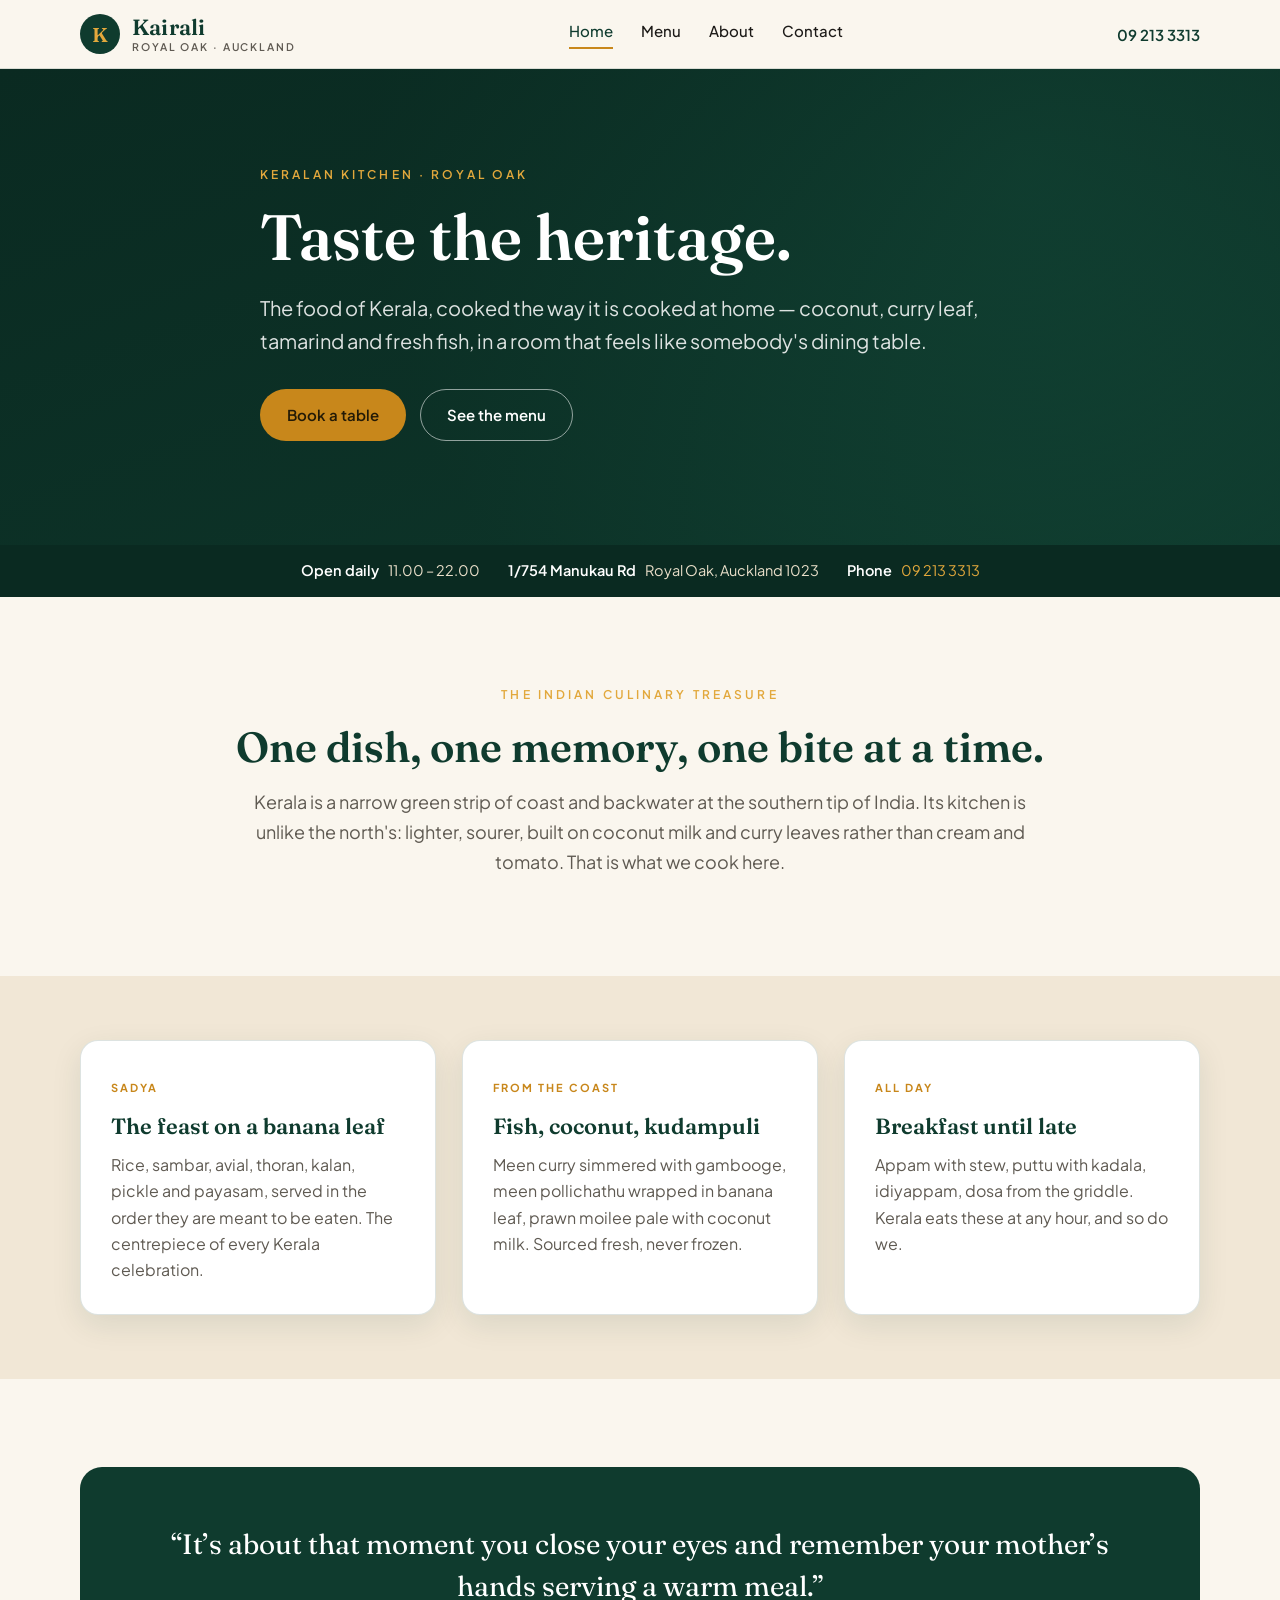
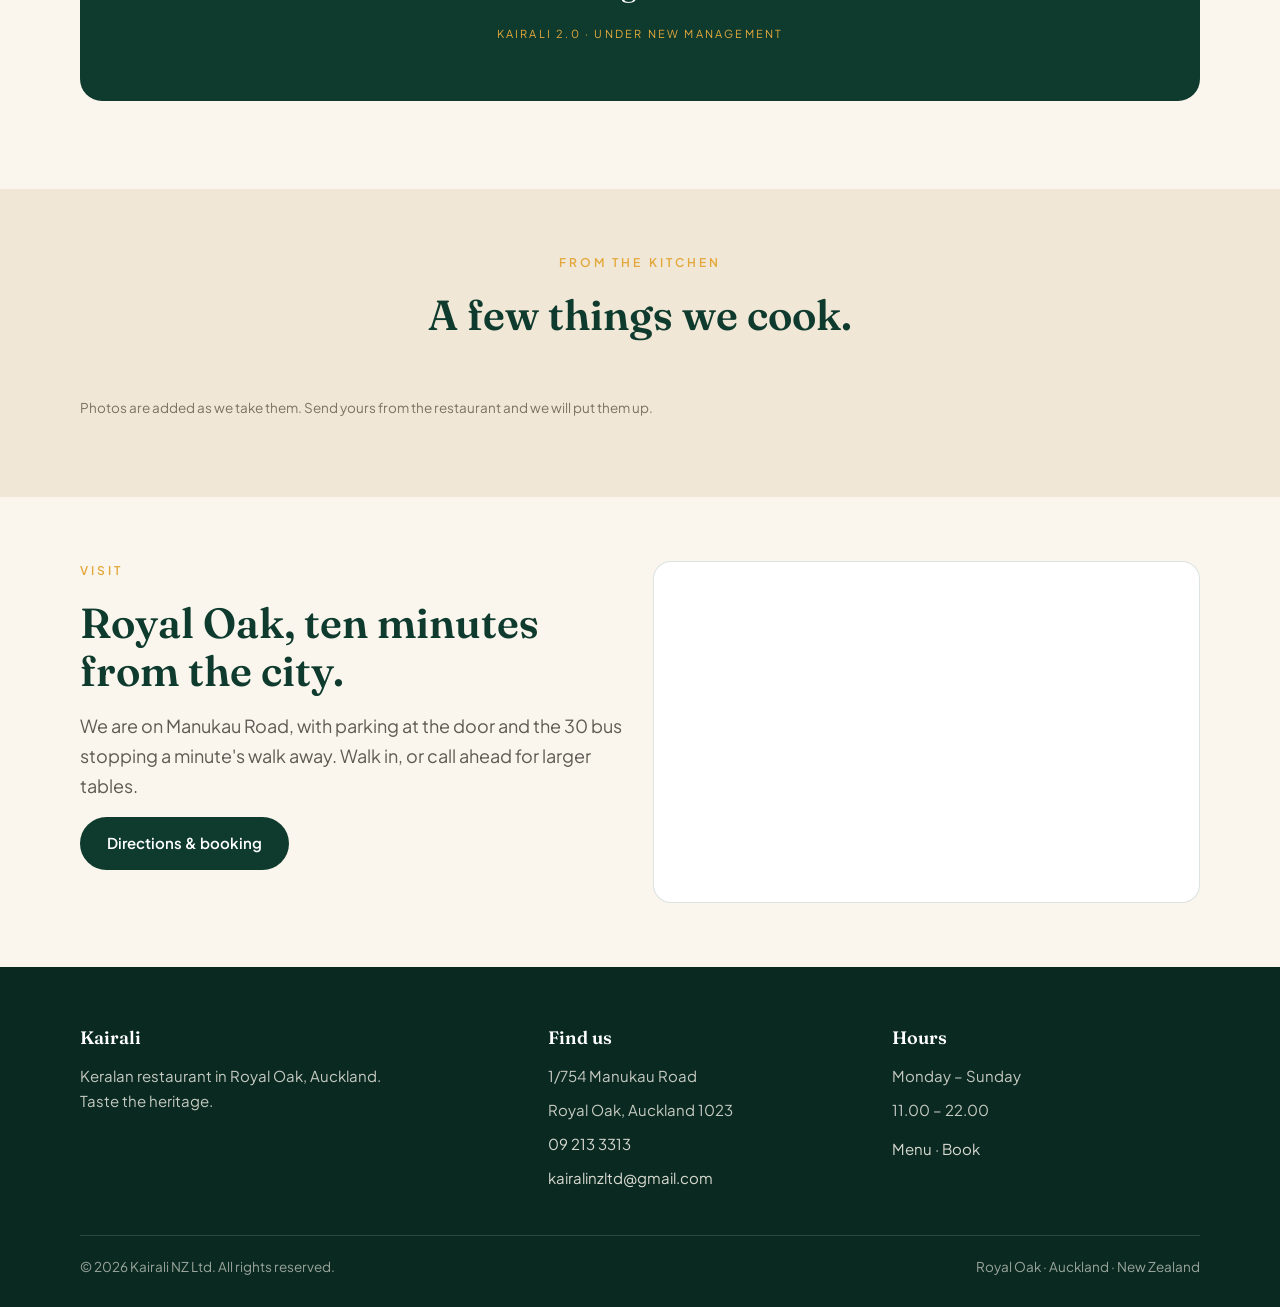
==== commit b5573349: "Photo slots: hero background image and a six-tile gallery on the home page, plus instructions for ad" ====
--- a/index.html
+++ b/index.html
@@ -118,6 +118,26 @@
   </div>
 </section>
 
+<section class="band tight">
+  <div class="wrap">
+    <div class="center">
+      <p class="eyebrow">From the kitchen</p>
+      <h2>A few things we cook.</h2>
+    </div>
+
+    <div class="gallery-grid">
+      <figure><img src="assets/img/dish-1.jpg" alt="Kerala sadya served on a banana leaf" loading="lazy" onerror="this.parentNode.style.display='none'"><figcaption>Sadya on a banana leaf</figcaption></figure>
+      <figure><img src="assets/img/dish-2.jpg" alt="Meen curry, Kerala fish curry with kudampuli" loading="lazy" onerror="this.parentNode.style.display='none'"><figcaption>Meen curry</figcaption></figure>
+      <figure><img src="assets/img/dish-3.jpg" alt="Appam with vegetable stew" loading="lazy" onerror="this.parentNode.style.display='none'"><figcaption>Appam &amp; stew</figcaption></figure>
+      <figure><img src="assets/img/dish-4.jpg" alt="Prawn moilee in coconut milk" loading="lazy" onerror="this.parentNode.style.display='none'"><figcaption>Prawn moilee</figcaption></figure>
+      <figure><img src="assets/img/dish-5.jpg" alt="Kerala parotta and beef ularthiyathu" loading="lazy" onerror="this.parentNode.style.display='none'"><figcaption>Parotta &amp; ularthiyathu</figcaption></figure>
+      <figure><img src="assets/img/dish-6.jpg" alt="Payasam served in a clay cup" loading="lazy" onerror="this.parentNode.style.display='none'"><figcaption>Payasam</figcaption></figure>
+    </div>
+
+    <p class="gallery-note">Photos are added as we take them. Send yours from the restaurant and we will put them up.</p>
+  </div>
+</section>
+
 <section class="tight">
   <div class="wrap">
     <div class="grid two">
--- a/assets/css/style.css
+++ b/assets/css/style.css
@@ -62,8 +62,13 @@
 /* ---------- hero ---------- */
 .hero{
   position:relative;color:#fff;padding:96px 0 104px;
-  background:linear-gradient(160deg,rgba(10,42,33,.92),rgba(15,59,46,.78)),
-    radial-gradient(circle at 80% 20%,#1e6b52 0%,#0a2a21 60%);
+  background-color:var(--green-deep);
+  background-image:linear-gradient(160deg,rgba(10,42,33,.90),rgba(15,59,46,.72)),
+    radial-gradient(circle at 80% 20%,#1e6b52 0%,#0a2a21 60%),
+    url("../img/hero.jpg");
+  background-size:auto,auto,cover;
+  background-position:center,center,center;
+  background-repeat:no-repeat;
   overflow:hidden;
 }
 .hero:after{
@@ -83,6 +88,20 @@
 .hero .cta{display:flex;gap:14px;flex-wrap:wrap}
 .hero .btn-ghost{border-color:rgba(255,255,255,.55);color:#fff}
 .hero .btn-ghost:hover{background:#fff;color:var(--green)}
+
+/* ---------- photo gallery ---------- */
+.gallery-grid{display:grid;grid-template-columns:repeat(3,1fr);gap:14px;margin-top:36px}
+.gallery-grid figure{margin:0;position:relative;overflow:hidden;border-radius:14px;
+  aspect-ratio:4/3;background:#e7dfcd}
+.gallery-grid img{width:100%;height:100%;object-fit:cover;display:block;
+  transition:transform .55s ease}
+.gallery-grid figure:hover img{transform:scale(1.05)}
+.gallery-grid figcaption{position:absolute;left:0;right:0;bottom:0;padding:26px 14px 11px;
+  font-size:13px;color:#fff;letter-spacing:.02em;
+  background:linear-gradient(to top,rgba(8,30,24,.82),transparent)}
+.gallery-note{font-size:13.5px;color:#7a7364;margin-top:22px}
+@media(max-width:820px){.gallery-grid{grid-template-columns:1fr 1fr}}
+@media(max-width:520px){.gallery-grid{grid-template-columns:1fr}}
 
 /* ---------- strip ---------- */
 .strip{background:var(--green-deep);color:#eadfca;font-size:14.5px}
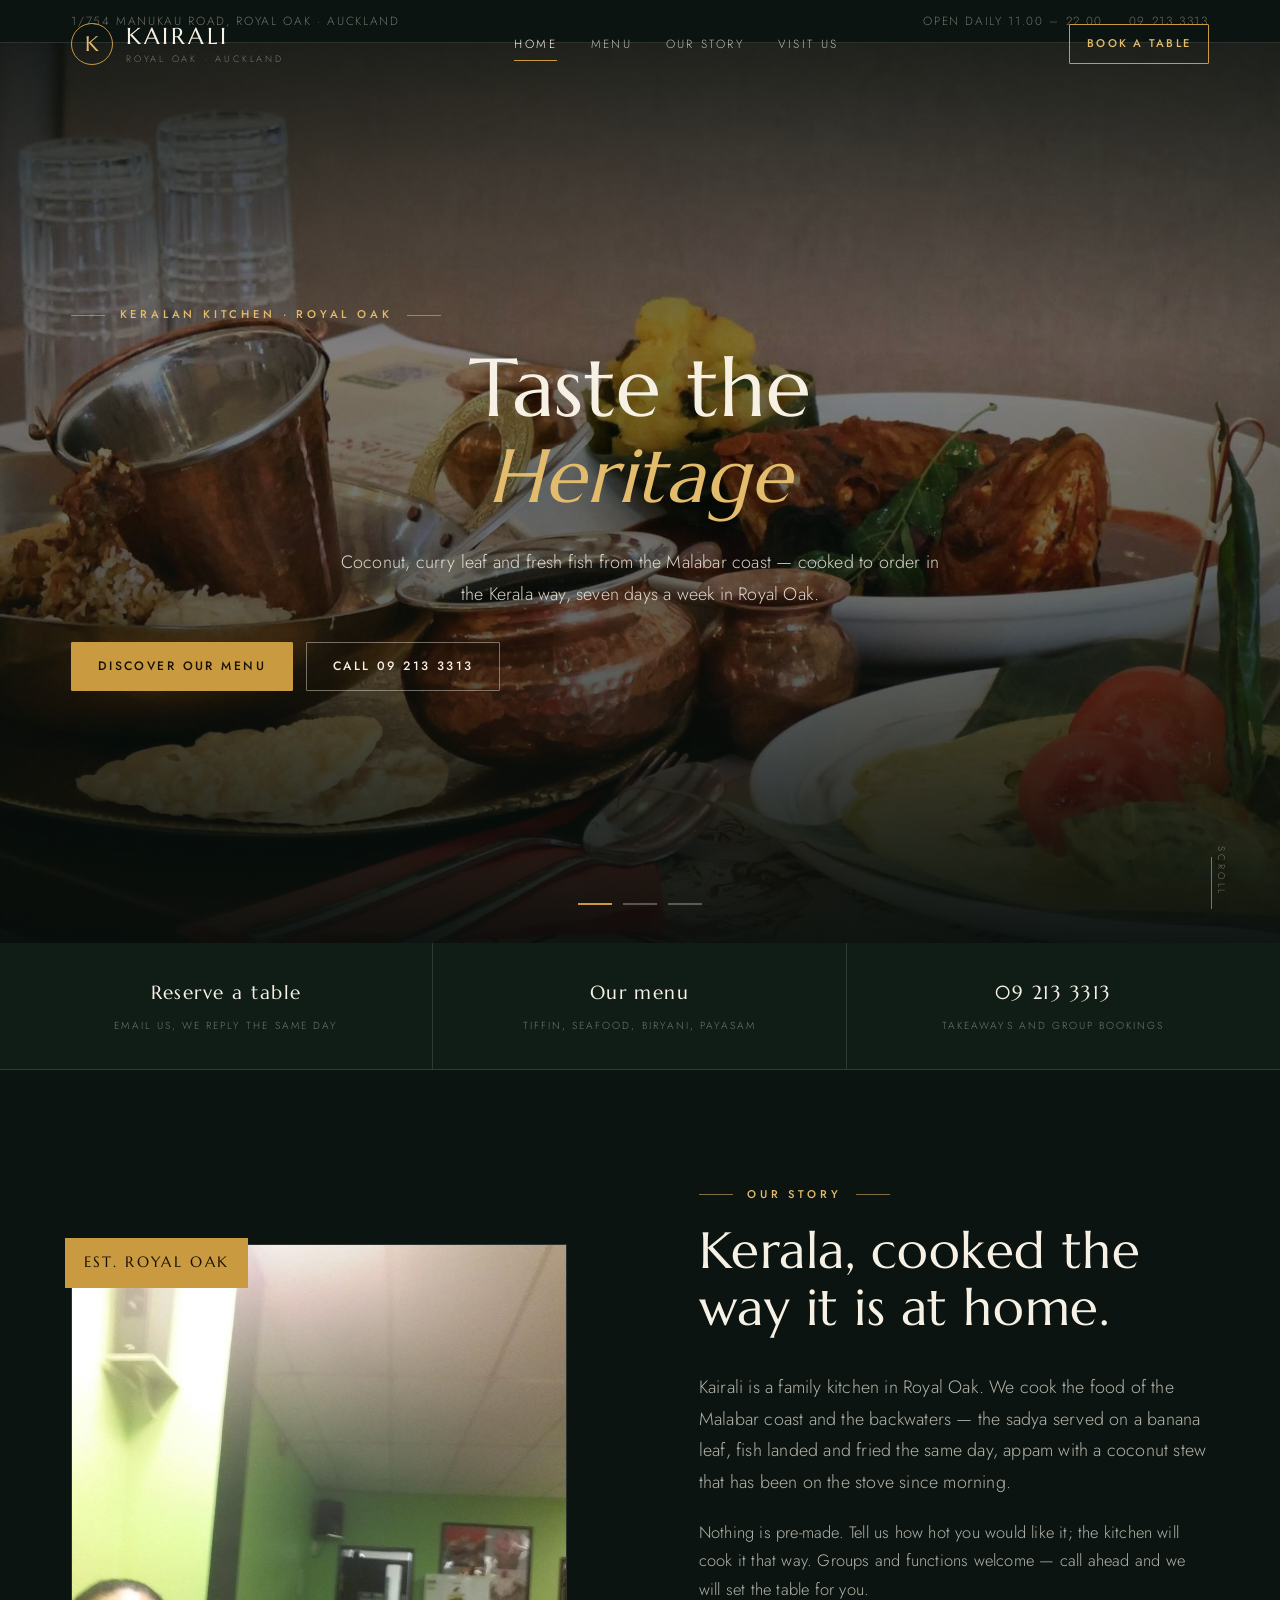
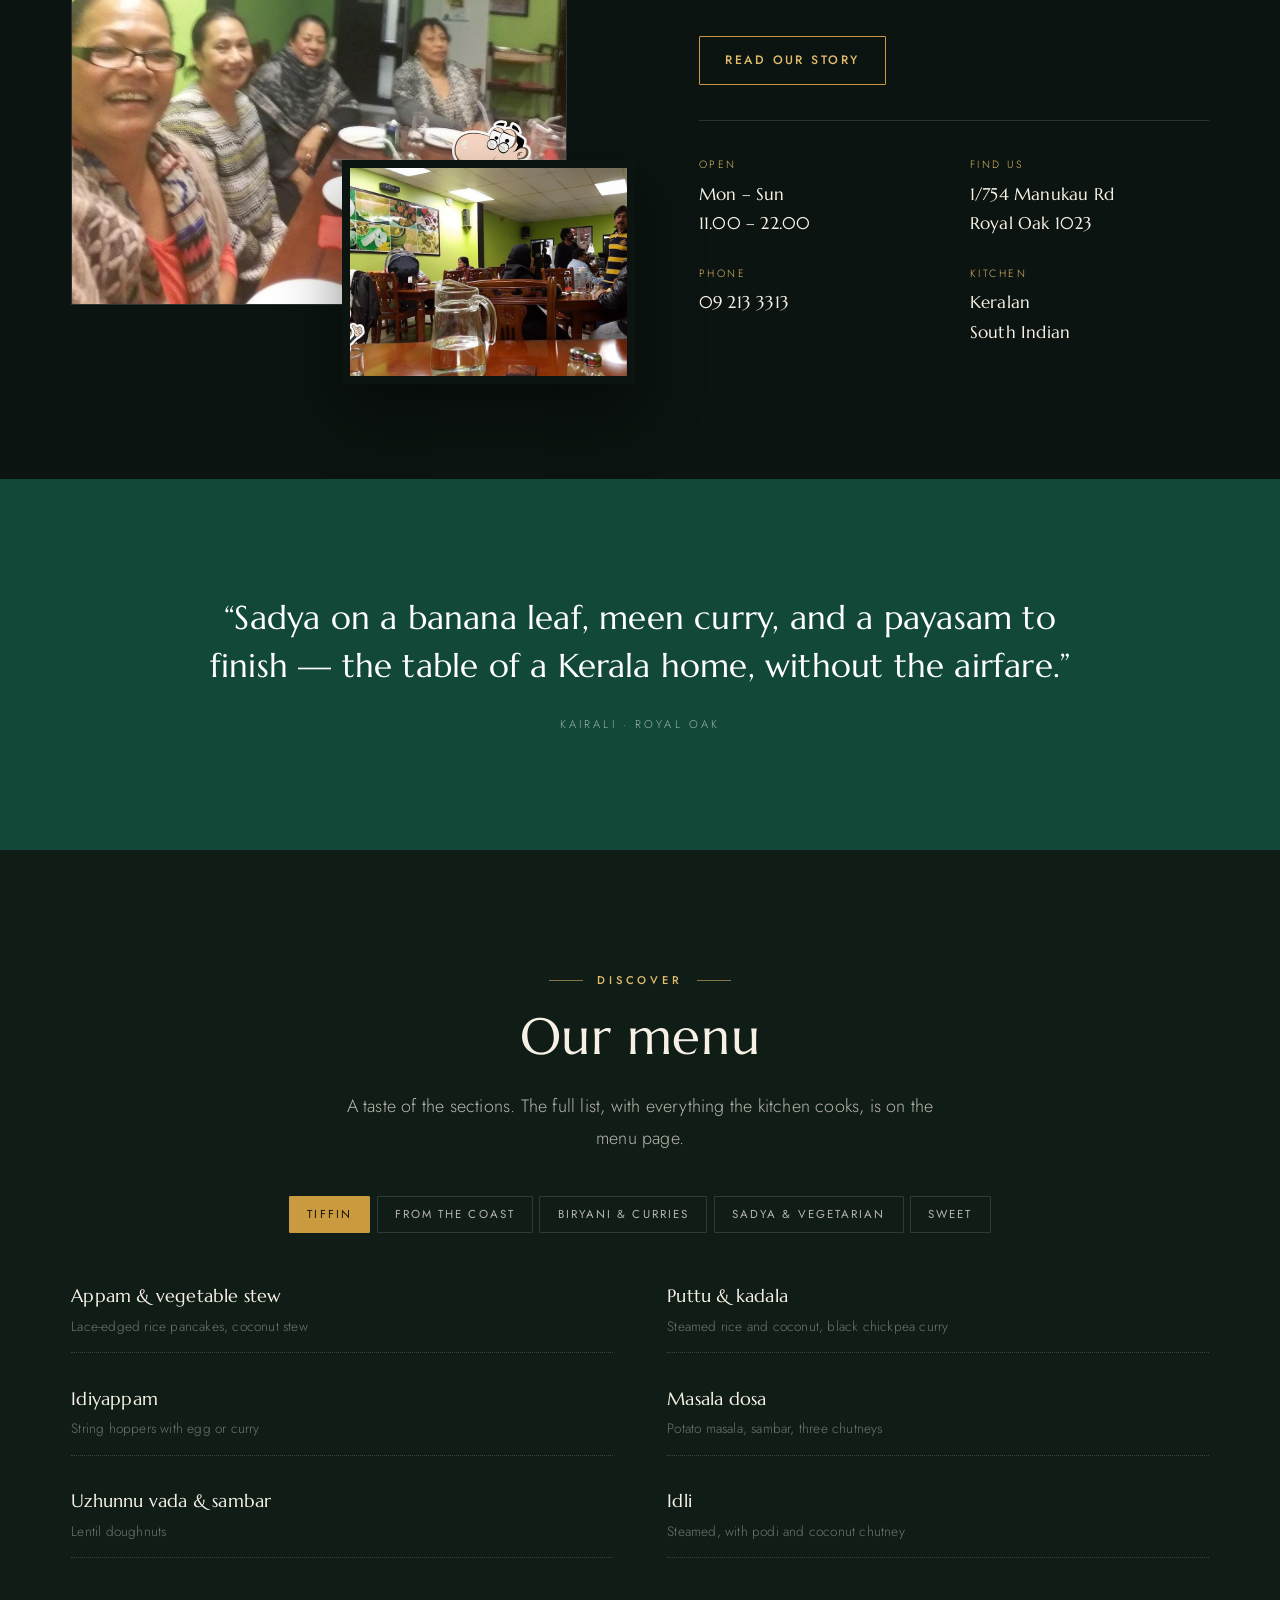
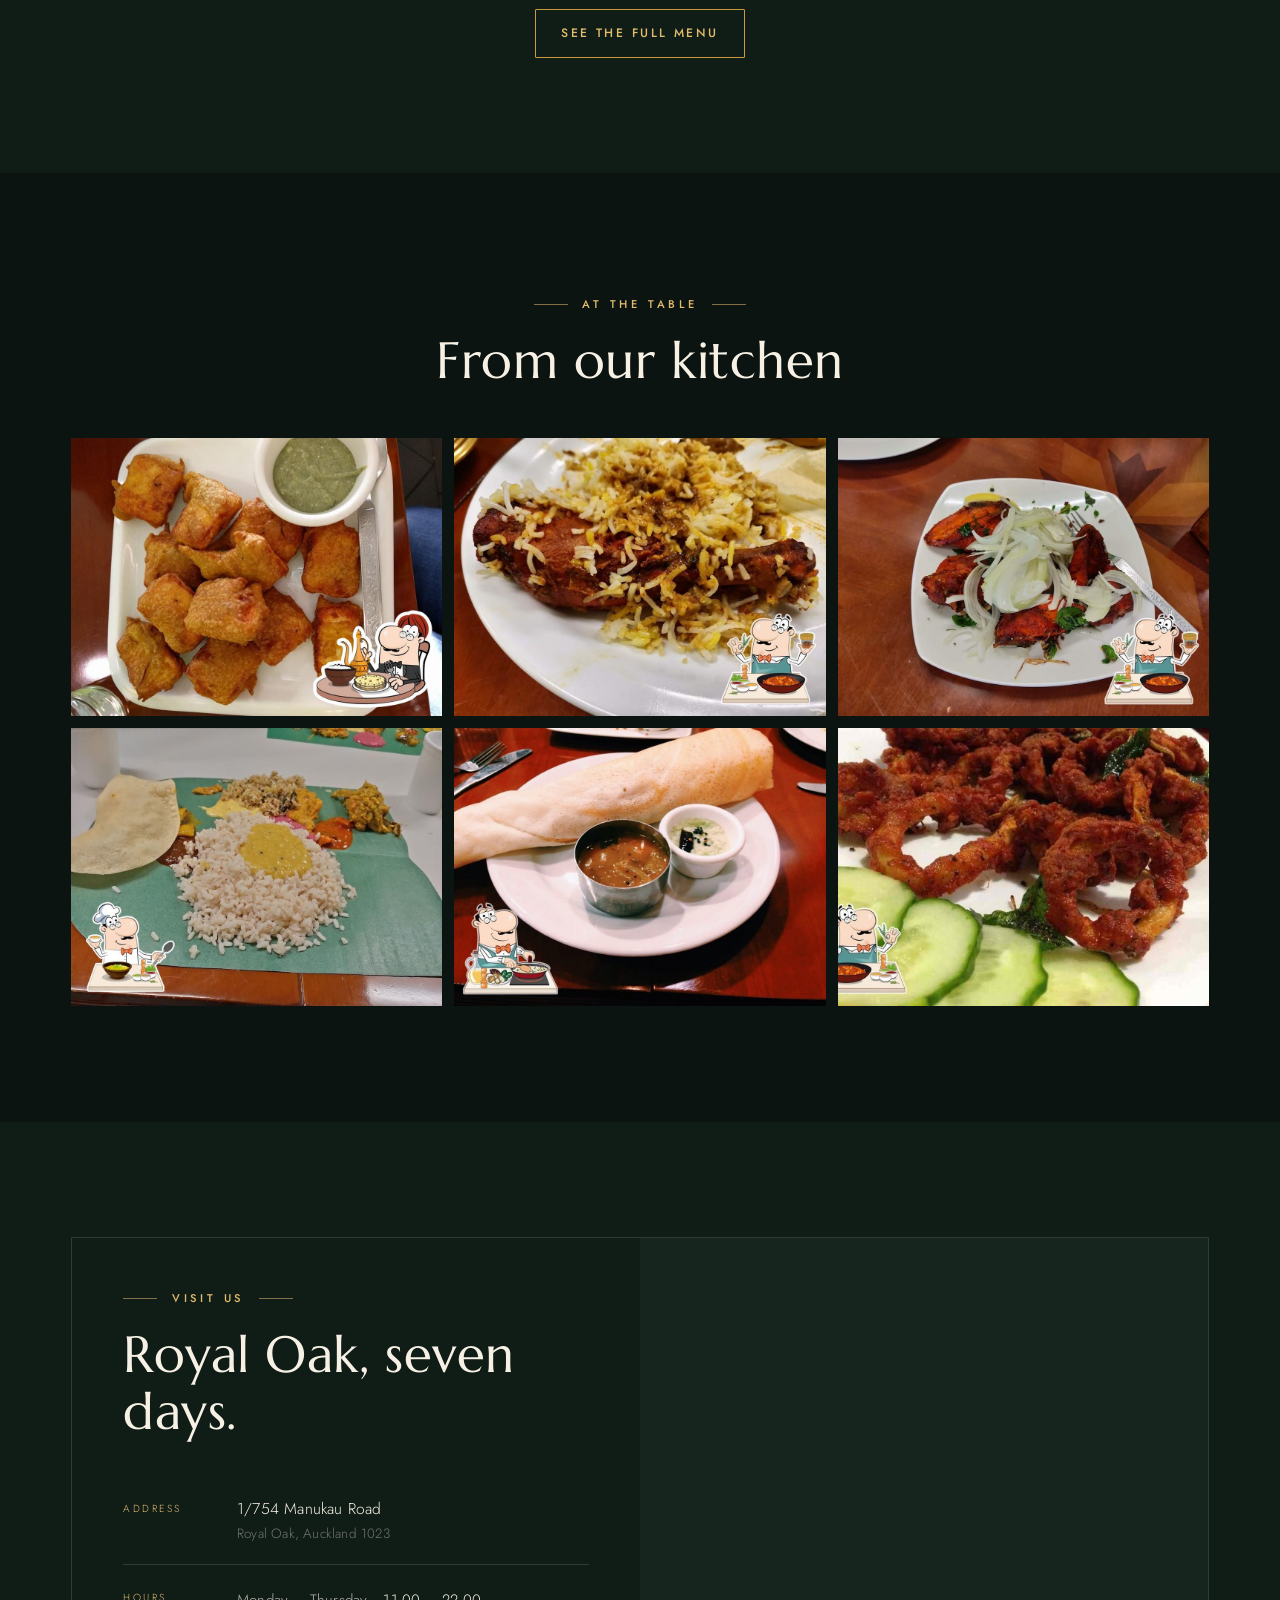
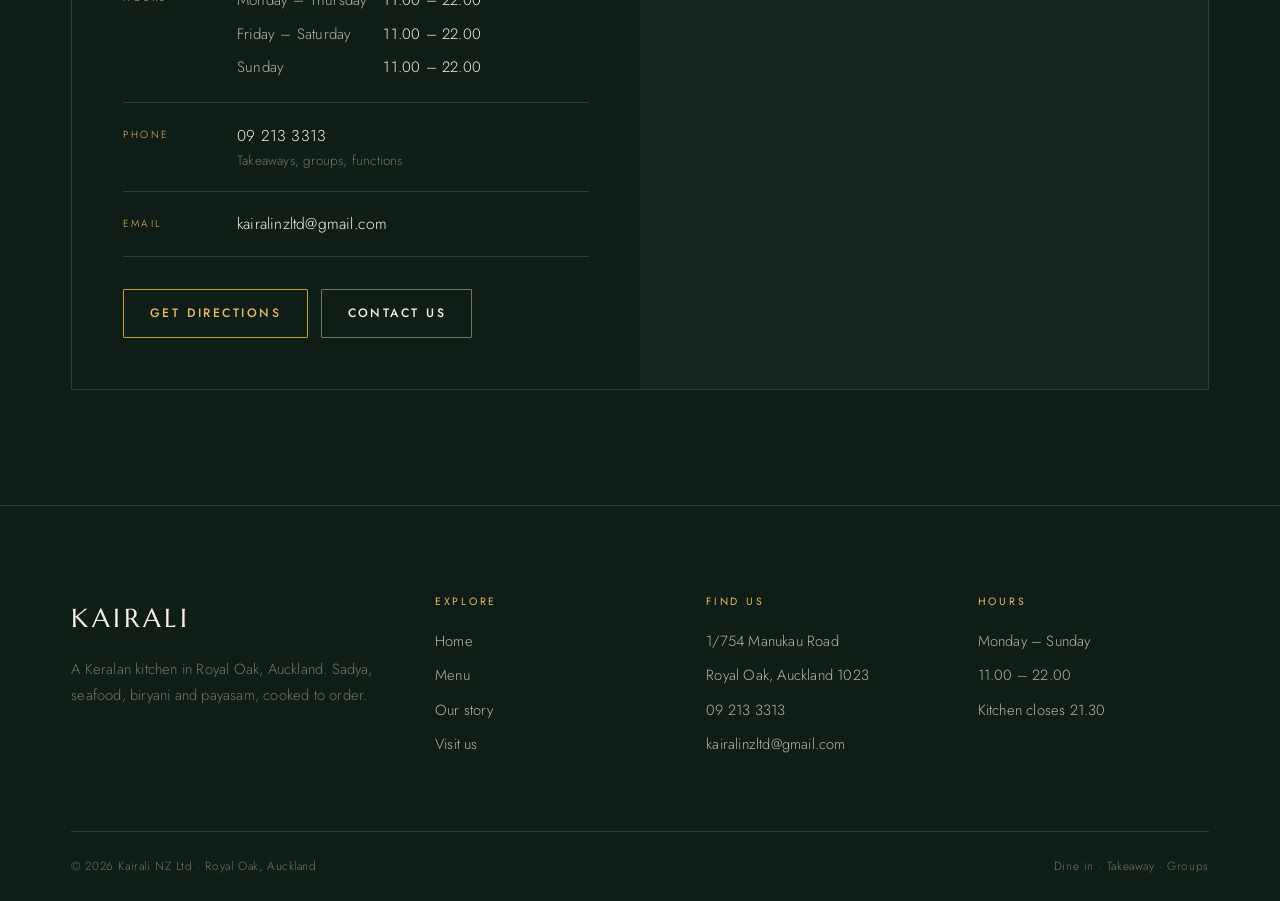
==== commit 475f90be: "Redesign after paragonrestaurant.in: full-screen photo slider, quick-action bar, story block, tabbed" ====
--- a/index.html
+++ b/index.html
@@ -10,20 +10,24 @@
 <meta property="og:description" content="Authentic Keralan kitchen in Royal Oak, Auckland. Open daily 11am–10pm.">
 <meta property="og:type" content="restaurant">
 <meta property="og:url" content="https://kairali.nz/">
+<meta property="og:image" content="https://kairali.nz/assets/img/hero-1.jpg">
 <meta property="og:locale" content="en_NZ">
 <link rel="icon" href="data:image/svg+xml,<svg xmlns='http://www.w3.org/2000/svg' viewBox='0 0 100 100'><rect width='100' height='100' rx='50' fill='%230f3b2e'/><text x='50' y='68' font-size='54' font-family='Georgia,serif' fill='%23e2a83c' text-anchor='middle'>K</text></svg>">
 <link rel="preconnect" href="https://fonts.googleapis.com">
 <link rel="preconnect" href="https://fonts.gstatic.com" crossorigin>
-<link href="https://fonts.googleapis.com/css2?family=Fraunces:ital,opsz,wght@0,9..144,400;0,9..144,600&family=Plus+Jakarta+Sans:wght@400;500;600;700&display=swap" rel="stylesheet">
+<link href="https://fonts.googleapis.com/css2?family=Marcellus&family=Jost:wght@300;400;500;600&display=swap" rel="stylesheet">
 <link rel="stylesheet" href="assets/css/style.css">
 <script type="application/ld+json">
 {
   "@context":"https://schema.org",
   "@type":"Restaurant",
   "name":"Kairali",
+  "alternateName":"Kairali South Indian Restaurant",
   "servesCuisine":["Keralan","South Indian","Indian"],
   "url":"https://kairali.nz/",
+  "image":"https://kairali.nz/assets/img/hero-1.jpg",
   "telephone":"+6492133313",
+  "email":"kairalinzltd@gmail.com",
   "priceRange":"$$",
   "address":{
     "@type":"PostalAddress",
@@ -42,8 +46,18 @@
 </head>
 <body>
 
+<div class="topbar">
+  <div class="wrap">
+    <span>1/754 Manukau Road, Royal Oak · Auckland</span>
+    <div class="tb-right">
+      <span>Open daily 11.00 – 22.00</span>
+      <a href="tel:+6492133313">09 213 3313</a>
+    </div>
+  </div>
+</div>
+
 <header class="site">
-  <div class="wrap nav">
+  <div class="wrap">
     <a class="brand" href="index.html">
       <span class="mark">K</span>
       <span class="name">Kairali<span class="sub">Royal Oak · Auckland</span></span>
@@ -51,116 +65,238 @@
     <nav class="links" id="links">
       <a href="index.html" class="on">Home</a>
       <a href="menu.html">Menu</a>
-      <a href="about.html">About</a>
-      <a href="contact.html">Contact</a>
+      <a href="about.html">Our story</a>
+      <a href="contact.html">Visit us</a>
     </nav>
-    <div class="phone"><a href="tel:+6492133313">09 213 3313</a></div>
-    <button class="menu-toggle" id="mt" aria-label="Menu" aria-expanded="false">☰</button>
+    <div class="cta">
+      <a class="btn sm" href="mailto:kairalinzltd@gmail.com?subject=Table%20booking">Book a table</a>
+      <button class="menu-toggle" id="mt" aria-label="Menu" aria-expanded="false">☰</button>
+    </div>
   </div>
 </header>
 
+<main>
+
 <section class="hero">
+  <div class="hero-slides">
+    <div class="hero-slide on" style="background-image:url(assets/img/hero-1.jpg)"></div>
+    <div class="hero-slide" style="background-image:url(assets/img/hero-2.jpg)"></div>
+    <div class="hero-slide" style="background-image:url(assets/img/hero-3.jpg)"></div>
+  </div>
   <div class="wrap">
     <p class="eyebrow">Keralan kitchen · Royal Oak</p>
-    <h1>Taste the heritage.</h1>
-    <p class="lead">The food of Kerala, cooked the way it is cooked at home — coconut, curry leaf, tamarind and fresh fish, in a room that feels like somebody's dining table.</p>
-    <div class="cta">
-      <a class="btn btn-gold" href="contact.html">Book a table</a>
-      <a class="btn btn-ghost" href="menu.html">See the menu</a>
-    </div>
-  </div>
-</section>
-
-<div class="strip">
-  <div class="wrap">
-    <span><b>Open daily</b> 11.00 – 22.00</span>
-    <span><b>1/754 Manukau Rd</b> Royal Oak, Auckland 1023</span>
-    <span><b>Phone</b> <a href="tel:+6492133313" style="color:#e2a83c;text-decoration:none">09 213 3313</a></span>
+    <h1>Taste the <em>Heritage</em></h1>
+    <p class="lede">Coconut, curry leaf and fresh fish from the Malabar coast — cooked to order in the Kerala way, seven days a week in Royal Oak.</p>
+    <div class="btn-row">
+      <a class="btn solid" href="menu.html">Discover our menu</a>
+      <a class="btn ghost" href="tel:+6492133313">Call 09 213 3313</a>
+    </div>
+  </div>
+  <div class="hero-dots">
+    <button class="on" aria-label="Slide 1"></button>
+    <button aria-label="Slide 2"></button>
+    <button aria-label="Slide 3"></button>
+  </div>
+  <div class="scroll-cue">Scroll</div>
+</section>
+
+<div class="quickbar">
+  <div class="wrap">
+    <a href="mailto:kairalinzltd@gmail.com?subject=Table%20booking">
+      <span class="qb-t">Reserve a table</span><span class="qb-s">Email us, we reply the same day</span>
+    </a>
+    <a href="menu.html">
+      <span class="qb-t">Our menu</span><span class="qb-s">Tiffin, seafood, biryani, payasam</span>
+    </a>
+    <a href="tel:+6492133313">
+      <span class="qb-t">09 213 3313</span><span class="qb-s">Takeaways and group bookings</span>
+    </a>
   </div>
 </div>
 
-<section>
-  <div class="wrap center">
-    <p class="eyebrow">The Indian culinary treasure</p>
-    <h2>One dish, one memory, one bite at a time.</h2>
-    <p class="lede">Kerala is a narrow green strip of coast and backwater at the southern tip of India. Its kitchen is unlike the north's: lighter, sourer, built on coconut milk and curry leaves rather than cream and tomato. That is what we cook here.</p>
-  </div>
-</section>
-
-<section class="band tight">
-  <div class="wrap">
-    <div class="grid three">
-      <div class="card">
-        <span class="tag">Sadya</span>
-        <h3>The feast on a banana leaf</h3>
-        <p>Rice, sambar, avial, thoran, kalan, pickle and payasam, served in the order they are meant to be eaten. The centrepiece of every Kerala celebration.</p>
-      </div>
-      <div class="card">
-        <span class="tag">From the coast</span>
-        <h3>Fish, coconut, kudampuli</h3>
-        <p>Meen curry simmered with gambooge, meen pollichathu wrapped in banana leaf, prawn moilee pale with coconut milk. Sourced fresh, never frozen.</p>
-      </div>
-      <div class="card">
-        <span class="tag">All day</span>
-        <h3>Breakfast until late</h3>
-        <p>Appam with stew, puttu with kadala, idiyappam, dosa from the griddle. Kerala eats these at any hour, and so do we.</p>
-      </div>
-    </div>
-  </div>
-</section>
-
-<section>
-  <div class="wrap">
-    <div class="quote">
-      <p>“It’s about that moment you close your eyes and remember your mother’s hands serving a warm meal.”</p>
-      <small>Kairali 2.0 · under new management</small>
-    </div>
-  </div>
-</section>
-
-<section class="band tight">
-  <div class="wrap">
-    <div class="center">
-      <p class="eyebrow">From the kitchen</p>
-      <h2>A few things we cook.</h2>
-    </div>
-
-    <div class="gallery-grid">
-      <figure><img src="assets/img/dish-1.jpg" alt="Kerala sadya served on a banana leaf" loading="lazy" onerror="this.parentNode.style.display='none'"><figcaption>Sadya on a banana leaf</figcaption></figure>
-      <figure><img src="assets/img/dish-2.jpg" alt="Meen curry, Kerala fish curry with kudampuli" loading="lazy" onerror="this.parentNode.style.display='none'"><figcaption>Meen curry</figcaption></figure>
-      <figure><img src="assets/img/dish-3.jpg" alt="Appam with vegetable stew" loading="lazy" onerror="this.parentNode.style.display='none'"><figcaption>Appam &amp; stew</figcaption></figure>
-      <figure><img src="assets/img/dish-4.jpg" alt="Prawn moilee in coconut milk" loading="lazy" onerror="this.parentNode.style.display='none'"><figcaption>Prawn moilee</figcaption></figure>
-      <figure><img src="assets/img/dish-5.jpg" alt="Kerala parotta and beef ularthiyathu" loading="lazy" onerror="this.parentNode.style.display='none'"><figcaption>Parotta &amp; ularthiyathu</figcaption></figure>
-      <figure><img src="assets/img/dish-6.jpg" alt="Payasam served in a clay cup" loading="lazy" onerror="this.parentNode.style.display='none'"><figcaption>Payasam</figcaption></figure>
-    </div>
-
-    <p class="gallery-note">Photos are added as we take them. Send yours from the restaurant and we will put them up.</p>
-  </div>
-</section>
-
-<section class="tight">
-  <div class="wrap">
-    <div class="grid two">
+<section id="about">
+  <div class="wrap about">
+    <div class="about-media rv">
+      <span class="badge">Est. Royal Oak</span>
+      <img class="a1" src="assets/img/about-1.jpg" alt="A table laid at Kairali, Royal Oak" loading="lazy" width="900" height="1200">
+      <img class="a2" src="assets/img/about-2.jpg" alt="The dining room at Kairali" loading="lazy" width="800" height="600">
+    </div>
+    <div class="about-txt rv">
+      <p class="eyebrow">Our story</p>
+      <h2>Kerala, cooked the way it is at home.</h2>
+      <p class="lede">Kairali is a family kitchen in Royal Oak. We cook the food of the Malabar coast and the backwaters — the sadya served on a banana leaf, fish landed and fried the same day, appam with a coconut stew that has been on the stove since morning.</p>
+      <p class="muted">Nothing is pre-made. Tell us how hot you would like it; the kitchen will cook it that way. Groups and functions welcome — call ahead and we will set the table for you.</p>
+      <div class="btn-row">
+        <a class="btn" href="about.html">Read our story</a>
+      </div>
+      <dl class="about-facts">
+        <div><dt>Open</dt><dd>Mon – Sun<br>11.00 – 22.00</dd></div>
+        <div><dt>Find us</dt><dd>1/754 Manukau Rd<br>Royal Oak 1023</dd></div>
+        <div><dt>Phone</dt><dd><a href="tel:+6492133313">09 213 3313</a></dd></div>
+        <div><dt>Kitchen</dt><dd>Keralan<br>South Indian</dd></div>
+      </dl>
+    </div>
+  </div>
+</section>
+
+<section class="quote">
+  <div class="wrap">
+    <p>“Sadya on a banana leaf, meen curry, and a payasam to finish — the table of a Kerala home, without the airfare.”</p>
+    <div class="who">Kairali · Royal Oak</div>
+  </div>
+</section>
+
+<section id="menu-preview" class="band">
+  <div class="wrap">
+    <div class="sec-head center rv">
+      <p class="eyebrow">Discover</p>
+      <h2>Our menu</h2>
+      <p class="lede">A taste of the sections. The full list, with everything the kitchen cooks, is on the menu page.</p>
+    </div>
+
+    <div class="menu-tabs rv">
+      <button class="on" data-tab="t-tiffin">Tiffin</button>
+      <button data-tab="t-coast">From the coast</button>
+      <button data-tab="t-biryani">Biryani &amp; curries</button>
+      <button data-tab="t-veg">Sadya &amp; vegetarian</button>
+      <button data-tab="t-sweet">Sweet</button>
+    </div>
+
+    <div class="dish-panel on" id="t-tiffin">
+      <div class="dish-grid">
+        <div class="dish"><span><span class="d-n">Appam &amp; vegetable stew</span><span class="d-d">Lace-edged rice pancakes, coconut stew</span></span></div>
+        <div class="dish"><span><span class="d-n">Puttu &amp; kadala</span><span class="d-d">Steamed rice and coconut, black chickpea curry</span></span></div>
+        <div class="dish"><span><span class="d-n">Idiyappam</span><span class="d-d">String hoppers with egg or curry</span></span></div>
+        <div class="dish"><span><span class="d-n">Masala dosa</span><span class="d-d">Potato masala, sambar, three chutneys</span></span></div>
+        <div class="dish"><span><span class="d-n">Uzhunnu vada &amp; sambar</span><span class="d-d">Lentil doughnuts</span></span></div>
+        <div class="dish"><span><span class="d-n">Idli</span><span class="d-d">Steamed, with podi and coconut chutney</span></span></div>
+      </div>
+    </div>
+
+    <div class="dish-panel" id="t-coast">
+      <div class="dish-grid">
+        <div class="dish"><span><span class="d-n">Meen curry</span><span class="d-d">Fish simmered in tamarind and coconut</span></span></div>
+        <div class="dish"><span><span class="d-n">Meen pollichathu</span><span class="d-d">Fish wrapped and grilled in banana leaf</span></span></div>
+        <div class="dish"><span><span class="d-n">Prawn moilee</span><span class="d-d">Prawns in mild coconut milk</span></span></div>
+        <div class="dish"><span><span class="d-n">Karimeen fry</span><span class="d-d">Pearl spot, pan fried with masala</span></span></div>
+        <div class="dish"><span><span class="d-n">Koonthal roast</span><span class="d-d">Squid roasted with coconut slivers</span></span></div>
+        <div class="dish"><span><span class="d-n">Fish fry</span><span class="d-d">The day's fish, rice-flour crust</span></span></div>
+      </div>
+    </div>
+
+    <div class="dish-panel" id="t-biryani">
+      <div class="dish-grid">
+        <div class="dish"><span><span class="d-n">Thalassery chicken biryani</span><span class="d-d">Short-grain kaima rice, fried onion, raita</span></span></div>
+        <div class="dish"><span><span class="d-n">Malabar mutton biryani</span><span class="d-d">Slow-cooked, with pickle and pappadam</span></span></div>
+        <div class="dish"><span><span class="d-n">Beef ularthiyathu</span><span class="d-d">Dry-roasted beef with coconut and pepper</span></span></div>
+        <div class="dish"><span><span class="d-n">Chicken mappas</span><span class="d-d">Chicken in coconut milk, gently spiced</span></span></div>
+        <div class="dish"><span><span class="d-n">Nadan chicken curry</span><span class="d-d">Country-style, roasted coconut masala</span></span></div>
+        <div class="dish"><span><span class="d-n">Kappa &amp; kanji</span><span class="d-d">Tapioca and rice gruel, the Kerala supper</span></span></div>
+      </div>
+    </div>
+
+    <div class="dish-panel" id="t-veg">
+      <div class="dish-grid">
+        <div class="dish"><span><span class="d-n">Sadya on banana leaf</span><span class="d-d">Rice, sambar, avial, thoran, kalan, pickle, pappadam, payasam</span></span></div>
+        <div class="dish"><span><span class="d-n">Avial</span><span class="d-d">Mixed vegetables, coconut and yoghurt</span></span></div>
+        <div class="dish"><span><span class="d-n">Thoran of the day</span><span class="d-d">Garden vegetable, grated coconut, curry leaf</span></span></div>
+        <div class="dish"><span><span class="d-n">Kalan</span><span class="d-d">Yam and plantain in a peppered yoghurt gravy</span></span></div>
+        <div class="dish"><span><span class="d-n">Olan</span><span class="d-d">Ash gourd and coconut milk, very mild</span></span></div>
+        <div class="dish"><span><span class="d-n">Pachadi</span><span class="d-d">Cooling yoghurt with mustard and curry leaf</span></span></div>
+      </div>
+    </div>
+
+    <div class="dish-panel" id="t-sweet">
+      <div class="dish-grid">
+        <div class="dish"><span><span class="d-n">Palada payasam</span><span class="d-d">Rice flakes, milk, cardamom</span></span></div>
+        <div class="dish"><span><span class="d-n">Semiya payasam</span><span class="d-d">Vermicelli and cashew</span></span></div>
+        <div class="dish"><span><span class="d-n">Unnakkaya</span><span class="d-d">Stuffed plantain, Malabar sweet</span></span></div>
+        <div class="dish"><span><span class="d-n">Ela ada</span><span class="d-d">Steamed rice parcel, coconut and jaggery</span></span></div>
+      </div>
+    </div>
+
+    <div class="btn-row" style="justify-content:center;margin-top:3.2rem">
+      <a class="btn" href="menu.html">See the full menu</a>
+    </div>
+  </div>
+</section>
+
+<section id="gallery">
+  <div class="wrap">
+    <div class="sec-head center rv" style="margin-bottom:3rem">
+      <p class="eyebrow">At the table</p>
+      <h2>From our kitchen</h2>
+    </div>
+  </div>
+  <div class="wrap">
+    <div class="gal rv">
+      <figure><img src="assets/img/g1.jpg" alt="Keralan dishes at Kairali" loading="lazy" width="1000" height="750"><figcaption>Chef's plates</figcaption></figure>
+      <figure><img src="assets/img/g2.jpg" alt="A meal at Kairali Royal Oak" loading="lazy" width="1000" height="750"><figcaption>At the table</figcaption></figure>
+      <figure><img src="assets/img/g3.jpg" alt="Kairali dining room" loading="lazy" width="1000" height="750"><figcaption>The dining room</figcaption></figure>
+      <figure><img src="assets/img/g4.jpg" alt="Keralan food served at Kairali" loading="lazy" width="1000" height="750"><figcaption>Served fresh</figcaption></figure>
+      <figure><img src="assets/img/g5.jpg" alt="Dishes from the Kairali kitchen" loading="lazy" width="1000" height="750"><figcaption>From the coast</figcaption></figure>
+      <figure><img src="assets/img/g6.jpg" alt="Kerala specialities at Kairali" loading="lazy" width="1000" height="750"><figcaption>Kerala specialities</figcaption></figure>
+    </div>
+  </div>
+</section>
+
+<section id="visit" class="band">
+  <div class="wrap">
+    <div class="visit rv">
+      <div class="visit-info">
+        <p class="eyebrow">Visit us</p>
+        <h2>Royal Oak, seven days.</h2>
+        <div class="vrow">
+          <div class="k">Address</div>
+          <div class="v">1/754 Manukau Road<small>Royal Oak, Auckland 1023</small></div>
+        </div>
+        <div class="vrow">
+          <div class="k">Hours</div>
+          <div class="v">
+            <ul class="hours">
+              <li><span>Monday – Thursday</span><span>11.00 – 22.00</span></li>
+              <li><span>Friday – Saturday</span><span>11.00 – 22.00</span></li>
+              <li><span>Sunday</span><span>11.00 – 22.00</span></li>
+            </ul>
+          </div>
+        </div>
+        <div class="vrow">
+          <div class="k">Phone</div>
+          <div class="v"><a href="tel:+6492133313">09 213 3313</a><small>Takeaways, groups, functions</small></div>
+        </div>
+        <div class="vrow">
+          <div class="k">Email</div>
+          <div class="v"><a href="mailto:kairalinzltd@gmail.com">kairalinzltd@gmail.com</a></div>
+        </div>
+        <div class="btn-row">
+          <a class="btn" href="https://www.google.com/maps/search/?api=1&query=Kairali+1%2F754+Manukau+Road+Royal+Oak+Auckland" target="_blank" rel="noopener">Get directions</a>
+          <a class="btn ghost" href="contact.html">Contact us</a>
+        </div>
+      </div>
+      <div class="map">
+        <iframe title="Kairali on the map" src="https://maps.google.com/maps?q=1%2F754%20Manukau%20Road%2C%20Royal%20Oak%2C%20Auckland&z=15&output=embed" loading="lazy" referrerpolicy="no-referrer-when-downgrade"></iframe>
+      </div>
+    </div>
+  </div>
+</section>
+
+</main>
+
+<footer>
+  <div class="wrap">
+    <div class="foot-grid">
+      <div class="foot-brand">
+        <span class="name">Kairali</span>
+        <p>A Keralan kitchen in Royal Oak, Auckland. Sadya, seafood, biryani and payasam, cooked to order.</p>
+      </div>
       <div>
-        <p class="eyebrow">Visit</p>
-        <h2>Royal Oak, ten minutes from the city.</h2>
-        <p class="lede">We are on Manukau Road, with parking at the door and the 30 bus stopping a minute's walk away. Walk in, or call ahead for larger tables.</p>
-        <p><a class="btn btn-solid" href="contact.html">Directions &amp; booking</a></p>
-      </div>
-      <div class="map" style="margin-top:0">
-        <iframe title="Kairali location map" loading="lazy" referrerpolicy="no-referrer-when-downgrade"
-          src="https://maps.google.com/maps?q=1%2F754%20Manukau%20Road%2C%20Royal%20Oak%2C%20Auckland%201023&output=embed"></iframe>
-      </div>
-    </div>
-  </div>
-</section>
-
-<footer class="site">
-  <div class="wrap">
-    <div class="cols">
-      <div>
-        <h4>Kairali</h4>
-        <p style="margin:0">Keralan restaurant in Royal Oak, Auckland.<br>Taste the heritage.</p>
+        <h4>Explore</h4>
+        <ul>
+          <li><a href="index.html">Home</a></li>
+          <li><a href="menu.html">Menu</a></li>
+          <li><a href="about.html">Our story</a></li>
+          <li><a href="contact.html">Visit us</a></li>
+        </ul>
       </div>
       <div>
         <h4>Find us</h4>
@@ -176,24 +312,17 @@
         <ul>
           <li>Monday – Sunday</li>
           <li>11.00 – 22.00</li>
-          <li style="margin-top:14px"><a href="menu.html">Menu</a> · <a href="contact.html">Book</a></li>
+          <li>Kitchen closes 21.30</li>
         </ul>
       </div>
     </div>
-    <div class="base">
-      <span>© <span id="yr">2026</span> Kairali NZ Ltd. All rights reserved.</span>
-      <span>Royal Oak · Auckland · New Zealand</span>
+    <div class="foot-bottom">
+      <span>© <span data-year>2026</span> Kairali NZ Ltd · Royal Oak, Auckland</span>
+      <span>Dine in · Takeaway · Groups</span>
     </div>
   </div>
 </footer>
 
-<script>
-document.getElementById('yr').textContent = new Date().getFullYear();
-var mt=document.getElementById('mt'),links=document.getElementById('links');
-mt.addEventListener('click',function(){
-  var open=links.classList.toggle('open');
-  mt.setAttribute('aria-expanded',open?'true':'false');
-});
-</script>
+<script src="assets/js/main.js"></script>
 </body>
 </html>
--- a/assets/css/style.css
+++ b/assets/css/style.css
@@ -1,217 +1,343 @@
-/* Kairali — Keralan restaurant, Royal Oak, Auckland */
+/* ==========================================================================
+   Kairali — Royal Oak, Auckland
+   Keralan restaurant. Dark green / turmeric / cream.
+   Plain CSS. No framework, no build step.
+   ========================================================================== */
+
 :root{
-  --green:#0f3b2e;
-  --green-deep:#0a2a21;
-  --cream:#faf6ee;
-  --sand:#f1e7d6;
-  --turmeric:#c8871b;
-  --turmeric-lt:#e2a83c;
-  --ink:#1c1a17;
-  --muted:#5f5a52;
-  --line:rgba(15,59,46,.14);
-  --shadow:0 10px 30px rgba(15,59,46,.10);
-  --serif:"Fraunces","Iowan Old Style","Palatino Linotype",Palatino,Georgia,serif;
-  --sans:"Plus Jakarta Sans",-apple-system,BlinkMacSystemFont,"Segoe UI",Roboto,Helvetica,Arial,sans-serif;
-}
-*{box-sizing:border-box}
-html{scroll-behavior:smooth}
+  --ink:#0b1410;
+  --ink-2:#101d17;
+  --ink-3:#16261f;
+  --green:#12483a;
+  --green-soft:#1c6150;
+  --gold:#c99a3f;
+  --gold-lt:#e2bb6d;
+  --cream:#f7f1e5;
+  --cream-dim:rgba(247,241,229,.72);
+  --cream-faint:rgba(247,241,229,.42);
+  --line:rgba(247,241,229,.14);
+  --display:"Marcellus","Times New Roman",serif;
+  --body:"Jost","Helvetica Neue",Arial,sans-serif;
+  --ease:cubic-bezier(.22,.61,.36,1);
+  --pad:clamp(20px,4vw,56px);
+  --maxw:1240px;
+}
+
+*,*::before,*::after{box-sizing:border-box}
+html{scroll-behavior:smooth;-webkit-text-size-adjust:100%}
 body{
-  margin:0;background:var(--cream);color:var(--ink);
-  font-family:var(--sans);font-size:17px;line-height:1.65;
+  margin:0;background:var(--ink);color:var(--cream);
+  font-family:var(--body);font-weight:300;font-size:16.5px;line-height:1.75;
+  letter-spacing:.012em;overflow-x:hidden;
   -webkit-font-smoothing:antialiased;
 }
-img{max-width:100%;display:block}
-a{color:var(--green)}
-.wrap{width:min(1120px,92vw);margin-inline:auto}
+img{max-width:100%;display:block;height:auto}
+a{color:inherit;text-decoration:none}
+h1,h2,h3,h4{font-family:var(--display);font-weight:400;line-height:1.12;margin:0 0 .5em;letter-spacing:.01em}
+h1{font-size:clamp(2.5rem,6.4vw,5.2rem)}
+h2{font-size:clamp(2rem,4vw,3.35rem)}
+h3{font-size:clamp(1.25rem,2vw,1.6rem)}
+p{margin:0 0 1.1em}
+p:last-child{margin-bottom:0}
+.wrap{width:100%;max-width:var(--maxw);margin:0 auto;padding:0 var(--pad)}
+.center{text-align:center}
+::selection{background:var(--gold);color:var(--ink)}
+
+/* ---------- small type ---------- */
+.eyebrow{
+  font-family:var(--body);font-size:.7rem;font-weight:500;letter-spacing:.34em;
+  text-transform:uppercase;color:var(--gold-lt);margin:0 0 1.1rem;
+  display:flex;align-items:center;gap:.9rem;
+}
+.center .eyebrow{justify-content:center}
+.eyebrow::before,.eyebrow::after{content:"";height:1px;width:34px;background:currentColor;opacity:.55}
+.eyebrow:not(:has(+ *))::after{display:none}
+.eyebrow.no-rule::before,.eyebrow.no-rule::after{display:none}
+.lede{font-size:clamp(1.02rem,1.4vw,1.16rem);color:var(--cream-dim);max-width:62ch}
+.center .lede{margin-left:auto;margin-right:auto}
+.muted{color:var(--cream-dim)}
+
+/* ---------- buttons ---------- */
+.btn{
+  display:inline-flex;align-items:center;justify-content:center;gap:.6rem;
+  font-family:var(--body);font-size:.76rem;font-weight:500;letter-spacing:.2em;
+  text-transform:uppercase;padding:1.05em 2.1em;border:1px solid var(--gold);
+  color:var(--gold-lt);background:transparent;cursor:pointer;
+  transition:background .35s var(--ease),color .35s var(--ease),border-color .35s var(--ease);
+  border-radius:1px;
+}
+.btn:hover{background:var(--gold);color:#1a1204;border-color:var(--gold)}
+.btn.solid{background:var(--gold);color:#1a1204}
+.btn.solid:hover{background:var(--gold-lt);border-color:var(--gold-lt)}
+.btn.ghost{border-color:rgba(247,241,229,.42);color:var(--cream)}
+.btn.ghost:hover{background:var(--cream);color:var(--ink);border-color:var(--cream)}
+.btn.sm{padding:.85em 1.5em;font-size:.7rem}
+.btn-row{display:flex;flex-wrap:wrap;gap:.85rem;margin-top:2rem}
+.center .btn-row{justify-content:center}
+
+/* ---------- top bar ---------- */
+.topbar{
+  background:var(--ink);border-bottom:1px solid var(--line);
+  font-size:.74rem;letter-spacing:.14em;text-transform:uppercase;color:var(--cream-faint);
+}
+.topbar .wrap{display:flex;justify-content:space-between;gap:1rem;align-items:center;height:42px}
+.topbar a:hover{color:var(--gold-lt)}
+.topbar .tb-right{display:flex;gap:1.6rem;align-items:center}
+@media(max-width:760px){.topbar .tb-right span{display:none}.topbar .wrap{height:38px;font-size:.66rem}}
 
 /* ---------- header ---------- */
-header.site{
-  position:sticky;top:0;z-index:50;background:rgba(250,246,238,.94);
-  backdrop-filter:blur(10px);border-bottom:1px solid var(--line);
-}
-.nav{display:flex;align-items:center;justify-content:space-between;gap:24px;padding:14px 0}
-.brand{display:flex;align-items:center;gap:12px;text-decoration:none;color:var(--green)}
+.site{
+  position:fixed;top:0;left:0;right:0;z-index:90;
+  transition:background .45s var(--ease),box-shadow .45s var(--ease),border-color .45s var(--ease);
+  border-bottom:1px solid transparent;
+}
+.site .wrap{display:flex;align-items:center;justify-content:space-between;gap:1.5rem;height:88px}
+.site.scrolled,.site.solid{background:rgba(11,20,16,.96);backdrop-filter:blur(10px);border-bottom-color:var(--line)}
+.site.scrolled .wrap,.site.solid .wrap{height:70px}
+.brand{display:flex;align-items:center;gap:.8rem;flex-shrink:0}
 .brand .mark{
-  width:40px;height:40px;border-radius:50%;display:grid;place-items:center;
-  background:var(--green);color:var(--turmeric-lt);font-family:var(--serif);
-  font-size:20px;font-weight:600;
-}
-.brand .name{font-family:var(--serif);font-size:22px;font-weight:600;letter-spacing:.2px;line-height:1}
-.brand .sub{display:block;font-family:var(--sans);font-size:10.5px;letter-spacing:.18em;
-  text-transform:uppercase;color:var(--muted);margin-top:4px}
-nav.links{display:flex;gap:28px;align-items:center}
-nav.links a{
-  text-decoration:none;color:var(--ink);font-size:15px;font-weight:500;
-  padding-bottom:3px;border-bottom:2px solid transparent;
-}
-nav.links a:hover,nav.links a.on{border-bottom-color:var(--turmeric);color:var(--green)}
-.nav .phone{white-space:nowrap}
-.nav .phone a{text-decoration:none;color:var(--green);font-weight:600;font-size:15px}
-.btn{
-  display:inline-block;padding:13px 26px;border-radius:999px;text-decoration:none;
-  font-weight:600;font-size:15px;border:1.5px solid transparent;transition:.18s;
-}
-.btn-solid{background:var(--green);color:#fff}
-.btn-solid:hover{background:var(--green-deep)}
-.btn-ghost{border-color:var(--green);color:var(--green)}
-.btn-ghost:hover{background:var(--green);color:#fff}
-.btn-gold{background:var(--turmeric);color:#231a06}
-.btn-gold:hover{background:var(--turmeric-lt)}
-.menu-toggle{display:none;background:none;border:0;font-size:26px;color:var(--green);cursor:pointer}
+  width:42px;height:42px;border:1px solid var(--gold);border-radius:50%;
+  display:grid;place-items:center;font-family:var(--display);font-size:1.3rem;
+  color:var(--gold-lt);flex-shrink:0;
+}
+.brand .name{font-family:var(--display);font-size:1.42rem;line-height:1;letter-spacing:.12em;text-transform:uppercase}
+.brand .sub{
+  display:block;font-family:var(--body);font-size:.58rem;letter-spacing:.3em;
+  text-transform:uppercase;color:var(--cream-faint);margin-top:.42rem;
+}
+.links{display:flex;align-items:center;gap:2.1rem;font-size:.74rem;letter-spacing:.2em;text-transform:uppercase}
+.links a{position:relative;padding:.4rem 0;color:var(--cream-dim);transition:color .3s}
+.links a::after{
+  content:"";position:absolute;left:0;bottom:0;height:1px;width:0;background:var(--gold);
+  transition:width .35s var(--ease);
+}
+.links a:hover,.links a.on{color:var(--cream)}
+.links a:hover::after,.links a.on::after{width:100%}
+.site .cta{display:flex;align-items:center;gap:1rem}
+.menu-toggle{
+  display:none;background:none;border:1px solid var(--line);color:var(--cream);
+  width:44px;height:44px;font-size:1.1rem;cursor:pointer;border-radius:1px;
+}
+@media(max-width:1080px){
+  .links{
+    position:fixed;inset:0 0 auto;top:0;height:100dvh;flex-direction:column;justify-content:center;
+    gap:2rem;background:rgba(11,20,16,.985);font-size:.95rem;letter-spacing:.24em;
+    transform:translateY(-102%);transition:transform .5s var(--ease);z-index:95;
+  }
+  .links.open{transform:translateY(0)}
+  .menu-toggle{display:grid;place-items:center;z-index:96;position:relative}
+  .site .cta .btn{display:none}
+  .brand .sub{display:none}
+}
 
 /* ---------- hero ---------- */
-.hero{
-  position:relative;color:#fff;padding:96px 0 104px;
-  background-color:var(--green-deep);
-  background-image:linear-gradient(160deg,rgba(10,42,33,.90),rgba(15,59,46,.72)),
-    radial-gradient(circle at 80% 20%,#1e6b52 0%,#0a2a21 60%),
-    url("../img/hero.jpg");
-  background-size:auto,auto,cover;
-  background-position:center,center,center;
-  background-repeat:no-repeat;
-  overflow:hidden;
-}
-.hero:after{
-  content:"";position:absolute;inset:auto -10% -60% -10%;height:60%;
-  background:radial-gradient(ellipse at center,rgba(226,168,60,.28),transparent 65%);
-}
-.hero .wrap{position:relative;z-index:1;max-width:760px}
-.eyebrow{
-  font-size:12px;letter-spacing:.26em;text-transform:uppercase;
-  color:var(--turmeric-lt);margin:0 0 18px;font-weight:600;
-}
-.hero h1{
-  font-family:var(--serif);font-size:clamp(38px,6vw,64px);line-height:1.06;
-  margin:0 0 20px;font-weight:600;
-}
-.hero p.lead{font-size:clamp(17px,2vw,20px);color:rgba(255,255,255,.86);margin:0 0 32px;max-width:56ch}
-.hero .cta{display:flex;gap:14px;flex-wrap:wrap}
-.hero .btn-ghost{border-color:rgba(255,255,255,.55);color:#fff}
-.hero .btn-ghost:hover{background:#fff;color:var(--green)}
-
-/* ---------- photo gallery ---------- */
-.gallery-grid{display:grid;grid-template-columns:repeat(3,1fr);gap:14px;margin-top:36px}
-.gallery-grid figure{margin:0;position:relative;overflow:hidden;border-radius:14px;
-  aspect-ratio:4/3;background:#e7dfcd}
-.gallery-grid img{width:100%;height:100%;object-fit:cover;display:block;
-  transition:transform .55s ease}
-.gallery-grid figure:hover img{transform:scale(1.05)}
-.gallery-grid figcaption{position:absolute;left:0;right:0;bottom:0;padding:26px 14px 11px;
-  font-size:13px;color:#fff;letter-spacing:.02em;
-  background:linear-gradient(to top,rgba(8,30,24,.82),transparent)}
-.gallery-note{font-size:13.5px;color:#7a7364;margin-top:22px}
-@media(max-width:820px){.gallery-grid{grid-template-columns:1fr 1fr}}
-@media(max-width:520px){.gallery-grid{grid-template-columns:1fr}}
-
-/* ---------- strip ---------- */
-.strip{background:var(--green-deep);color:#eadfca;font-size:14.5px}
-.strip .wrap{display:flex;gap:28px;flex-wrap:wrap;justify-content:center;padding:14px 0}
-.strip span{display:flex;gap:9px;align-items:center}
-.strip b{color:#fff;font-weight:600}
+.hero{position:relative;min-height:100svh;display:flex;align-items:center;overflow:hidden;isolation:isolate}
+.hero-slides{position:absolute;inset:0;z-index:-2}
+.hero-slide{
+  position:absolute;inset:0;opacity:0;transition:opacity 1.6s var(--ease);
+  background-size:cover;background-position:center;transform:scale(1.06);
+}
+.hero-slide.on{opacity:1;animation:kb 11s var(--ease) forwards}
+@keyframes kb{from{transform:scale(1.02)}to{transform:scale(1.11)}}
+.hero::after{
+  content:"";position:absolute;inset:0;z-index:-1;
+  background:
+    linear-gradient(180deg,rgba(7,14,11,.86) 0%,rgba(7,14,11,.5) 34%,rgba(7,14,11,.66) 72%,rgba(7,14,11,.95) 100%),
+    radial-gradient(120% 90% at 50% 40%,rgba(7,14,11,0) 30%,rgba(7,14,11,.55) 100%);
+}
+.hero .wrap{position:relative;z-index:2;padding-top:120px;padding-bottom:110px;text-align:center}
+.hero h1{margin:.2em 0 .35em;text-shadow:0 2px 40px rgba(0,0,0,.45)}
+.hero h1 em{font-style:italic;color:var(--gold-lt);display:block;font-size:.92em}
+.hero .lede{margin:0 auto;color:rgba(247,241,229,.86)}
+.hero-dots{
+  position:absolute;bottom:38px;left:0;right:0;z-index:3;display:flex;justify-content:center;gap:.7rem;
+}
+.hero-dots button{
+  width:34px;height:2px;background:rgba(247,241,229,.3);border:0;padding:0;cursor:pointer;
+  transition:background .3s;position:relative;
+}
+.hero-dots button.on{background:var(--gold)}
+.scroll-cue{
+  position:absolute;bottom:34px;right:var(--pad);z-index:3;font-size:.6rem;letter-spacing:.3em;
+  text-transform:uppercase;color:var(--cream-faint);writing-mode:vertical-rl;
+}
+.scroll-cue::after{content:"";display:block;width:1px;height:52px;background:var(--cream-faint);margin:.7rem auto 0}
+@media(max-width:760px){.scroll-cue{display:none}.hero .wrap{padding-top:100px;padding-bottom:120px}}
+
+/* ---------- quick bar ---------- */
+.quickbar{background:var(--ink-2);border-bottom:1px solid var(--line)}
+.quickbar .wrap{display:grid;grid-template-columns:repeat(3,1fr);gap:0;padding:0}
+.quickbar a{
+  display:flex;flex-direction:column;align-items:center;justify-content:center;gap:.5rem;
+  padding:2.1rem 1rem;border-right:1px solid var(--line);
+  font-size:.72rem;letter-spacing:.24em;text-transform:uppercase;color:var(--cream-dim);
+  transition:background .35s,color .35s;
+}
+.quickbar a:last-child{border-right:0}
+.quickbar a:hover{background:var(--green);color:#fff}
+.quickbar .qb-t{font-family:var(--display);font-size:1.16rem;letter-spacing:.08em;text-transform:none;color:var(--cream)}
+.quickbar .qb-s{font-size:.64rem;letter-spacing:.2em;color:var(--cream-faint)}
+@media(max-width:700px){
+  .quickbar .wrap{grid-template-columns:1fr}
+  .quickbar a{border-right:0;border-bottom:1px solid var(--line);padding:1.3rem 1rem;flex-direction:row;gap:1rem}
+  .quickbar .qb-s{display:none}
+}
 
 /* ---------- sections ---------- */
-section{padding:88px 0}
-section.tight{padding:64px 0}
-h2{
-  font-family:var(--serif);font-size:clamp(28px,3.6vw,42px);line-height:1.15;
-  margin:0 0 16px;color:var(--green);font-weight:600;
-}
-h3{font-family:var(--serif);font-size:22px;margin:0 0 8px;color:var(--green);font-weight:600}
-.lede{font-size:18px;color:var(--muted);max-width:62ch;margin:0 0 12px}
-.center{text-align:center}
-.center .lede{margin-inline:auto}
-
-.grid{display:grid;gap:26px}
-.grid.three{grid-template-columns:repeat(auto-fit,minmax(260px,1fr))}
-.grid.two{grid-template-columns:repeat(auto-fit,minmax(300px,1fr))}
-.card{
-  background:#fff;border:1px solid var(--line);border-radius:18px;padding:30px;
-  box-shadow:var(--shadow);
-}
-.card p{margin:0;color:var(--muted);font-size:16px}
-.card .tag{
-  display:inline-block;font-size:11px;letter-spacing:.18em;text-transform:uppercase;
-  color:var(--turmeric);font-weight:700;margin-bottom:10px;
-}
-
-.band{background:var(--sand);}
-.band .card{background:#fff}
-
-.quote{
-  background:var(--green);color:#fff;border-radius:22px;padding:clamp(28px,5vw,56px);
-  text-align:center;
-}
-.quote p{font-family:var(--serif);font-size:clamp(20px,2.6vw,28px);line-height:1.5;margin:0 0 10px}
-.quote small{color:var(--turmeric-lt);letter-spacing:.2em;text-transform:uppercase;font-size:11px}
+section{padding:clamp(64px,9vw,132px) 0}
+.band{background:var(--ink-2)}
+.band-cream{background:var(--cream);color:var(--ink)}
+.band-cream .lede,.band-cream .muted{color:rgba(11,20,16,.72)}
+.band-cream .eyebrow{color:#8a6420}
+.sec-head{max-width:720px}
+.sec-head.center{margin:0 auto}
+.sec-head p{margin-top:.4rem}
+
+/* ---------- about ---------- */
+.about{display:grid;grid-template-columns:1.05fr .95fr;gap:clamp(2rem,5vw,5.5rem);align-items:center}
+.about-media{position:relative}
+.about-media .a1{width:88%;border:1px solid var(--line)}
+.about-media .a2{
+  position:absolute;right:0;bottom:-12%;width:52%;
+  border:8px solid var(--ink);box-shadow:0 30px 60px rgba(0,0,0,.45);
+}
+.about-media .badge{
+  position:absolute;left:-6px;top:-6px;background:var(--gold);color:#1a1204;
+  font-family:var(--display);font-size:.92rem;letter-spacing:.16em;padding:.75rem 1.15rem;
+  text-transform:uppercase;
+}
+.about-txt h2{margin-bottom:.7em}
+.about-facts{display:grid;grid-template-columns:repeat(2,1fr);gap:1.6rem 2rem;margin-top:2.2rem;padding-top:2.2rem;border-top:1px solid var(--line)}
+.about-facts dt{font-size:.66rem;letter-spacing:.24em;text-transform:uppercase;color:var(--gold-lt);margin-bottom:.3rem}
+.about-facts dd{margin:0;font-family:var(--display);font-size:1.06rem;color:var(--cream)}
+@media(max-width:900px){
+  .about{grid-template-columns:1fr}
+  .about-media{max-width:520px}
+  .about-media .a2{bottom:-8%}
+}
 
 /* ---------- menu ---------- */
-.menu-grid{display:grid;gap:30px;grid-template-columns:repeat(auto-fit,minmax(290px,1fr))}
-.menu-block{background:#fff;border:1px solid var(--line);border-radius:18px;padding:28px}
-.menu-block h3{border-bottom:1px solid var(--line);padding-bottom:12px;margin-bottom:16px}
-.menu-block ul{list-style:none;margin:0;padding:0}
-.menu-block li{padding:9px 0;border-bottom:1px dashed rgba(15,59,46,.10);font-size:16px}
-.menu-block li:last-child{border-bottom:0}
-.menu-block li em{display:block;font-style:normal;color:var(--muted);font-size:14px}
-.note{
-  border-left:3px solid var(--turmeric);background:#fff;padding:16px 20px;
-  border-radius:0 12px 12px 0;color:var(--muted);font-size:15px;margin:32px 0 0;
-}
-
-/* ---------- contact ---------- */
-.contact-grid{display:grid;gap:34px;grid-template-columns:1.05fr .95fr;align-items:start}
-dl.facts{margin:0;display:grid;gap:20px}
-dl.facts dt{font-size:11.5px;letter-spacing:.2em;text-transform:uppercase;color:var(--turmeric);font-weight:700}
-dl.facts dd{margin:4px 0 0;font-size:17px}
-dl.facts dd a{text-decoration:none;border-bottom:1px solid var(--line)}
-form.book{background:#fff;border:1px solid var(--line);border-radius:18px;padding:28px;box-shadow:var(--shadow)}
-form.book h3{margin-bottom:18px}
-.field{margin-bottom:16px}
-.field label{display:block;font-size:13px;font-weight:600;margin-bottom:6px;color:var(--green)}
+.menu-tabs{display:flex;flex-wrap:wrap;gap:.4rem;justify-content:center;margin:2.6rem 0 3rem}
+.menu-tabs button{
+  background:none;border:1px solid var(--line);color:var(--cream-dim);cursor:pointer;
+  font-family:var(--body);font-size:.72rem;letter-spacing:.18em;text-transform:uppercase;
+  padding:.85em 1.5em;transition:.3s var(--ease);border-radius:1px;
+}
+.menu-tabs button:hover{color:var(--cream);border-color:rgba(247,241,229,.35)}
+.menu-tabs button.on{background:var(--gold);border-color:var(--gold);color:#1a1204}
+.dish-panel{display:none;animation:fade .5s var(--ease)}
+.dish-panel.on{display:block}
+@keyframes fade{from{opacity:0;transform:translateY(8px)}to{opacity:1;transform:none}}
+.dish-grid{display:grid;grid-template-columns:repeat(2,1fr);gap:1.9rem 3.4rem}
+.dish{display:flex;justify-content:space-between;align-items:baseline;gap:1rem;padding-bottom:.85rem;border-bottom:1px dotted rgba(247,241,229,.18)}
+.dish .d-n{font-family:var(--display);font-size:1.12rem;color:var(--cream)}
+.dish .d-d{display:block;font-family:var(--body);font-size:.85rem;color:var(--cream-faint);margin-top:.15rem}
+.dish .d-p{font-size:.8rem;letter-spacing:.12em;color:var(--gold-lt);white-space:nowrap}
+@media(max-width:760px){.dish-grid{grid-template-columns:1fr;gap:1.4rem}}
+
+/* full menu page */
+.menu-nav{
+  position:sticky;top:70px;z-index:40;background:rgba(11,20,16,.96);
+  backdrop-filter:blur(8px);border-bottom:1px solid var(--line);
+}
+.menu-nav .wrap{display:flex;gap:1.6rem;overflow-x:auto;padding-top:.95rem;padding-bottom:.95rem;scrollbar-width:none}
+.menu-nav .wrap::-webkit-scrollbar{display:none}
+.menu-nav a{font-size:.68rem;letter-spacing:.2em;text-transform:uppercase;color:var(--cream-faint);white-space:nowrap;padding:.3rem 0;border-bottom:1px solid transparent}
+.menu-nav a:hover{color:var(--gold-lt);border-bottom-color:var(--gold)}
+.menu-sec{padding-top:clamp(44px,6vw,80px);padding-bottom:clamp(20px,3vw,30px);scroll-margin-top:150px}
+.menu-sec h2{font-size:clamp(1.7rem,3vw,2.4rem);margin-bottom:.3em}
+.menu-sec .lead-note{font-size:.86rem;color:var(--cream-faint);max-width:60ch;margin-bottom:2.2rem}
+.menu-list{display:grid;grid-template-columns:repeat(2,1fr);gap:1.7rem 3.4rem}
+.mi{border-bottom:1px dotted rgba(247,241,229,.16);padding-bottom:.75rem}
+.mi .mi-top{display:flex;justify-content:space-between;gap:1rem;align-items:baseline}
+.mi .mi-n{font-family:var(--display);font-size:1.1rem}
+.mi .mi-d{font-size:.84rem;color:var(--cream-faint);margin:.1rem 0 0}
+.mi .mi-tag{font-size:.6rem;letter-spacing:.18em;text-transform:uppercase;color:var(--gold-lt);border:1px solid rgba(201,154,63,.4);padding:.15em .55em;margin-left:.5rem;white-space:nowrap}
+@media(max-width:760px){.menu-list{grid-template-columns:1fr}}
+
+/* ---------- gallery ---------- */
+.gal{display:grid;grid-template-columns:repeat(3,1fr);gap:12px}
+.gal figure{margin:0;position:relative;overflow:hidden;aspect-ratio:4/3}
+.gal img{width:100%;height:100%;object-fit:cover;transition:transform .9s var(--ease),filter .6s}
+.gal figure:hover img{transform:scale(1.07);filter:brightness(1.06)}
+.gal figcaption{
+  position:absolute;inset:auto 0 0;padding:1.1rem 1.2rem;font-size:.7rem;letter-spacing:.2em;
+  text-transform:uppercase;color:#fff;background:linear-gradient(transparent,rgba(7,14,11,.82));
+  opacity:0;transform:translateY(6px);transition:.4s var(--ease);
+}
+.gal figure:hover figcaption{opacity:1;transform:none}
+@media(max-width:860px){.gal{grid-template-columns:repeat(2,1fr)}}
+@media(max-width:560px){.gal{grid-template-columns:1fr 1fr;gap:8px}.gal figcaption{display:none}}
+
+/* ---------- quote strip ---------- */
+.quote{background:var(--green);position:relative;text-align:center}
+.quote p{font-family:var(--display);font-size:clamp(1.35rem,2.6vw,2.05rem);line-height:1.45;max-width:22ch;margin:0 auto;color:#fff}
+.quote p{max-width:34ch}
+.quote .who{font-size:.7rem;letter-spacing:.28em;text-transform:uppercase;color:rgba(255,255,255,.6);margin-top:1.6rem}
+
+/* ---------- visit ---------- */
+.visit{display:grid;grid-template-columns:1fr 1fr;gap:0;align-items:stretch;border:1px solid var(--line)}
+.visit-info{padding:clamp(2rem,4vw,4rem)}
+.visit-info h2{margin-bottom:.7em}
+.vrow{display:flex;gap:1.1rem;padding:1.15rem 0;border-bottom:1px solid var(--line)}
+.vrow:last-of-type{border-bottom:0}
+.vrow .k{font-size:.64rem;letter-spacing:.24em;text-transform:uppercase;color:var(--gold-lt);width:96px;flex-shrink:0;padding-top:.3rem}
+.vrow .v{font-size:.98rem;color:var(--cream)}
+.vrow .v small{display:block;color:var(--cream-faint);font-size:.84rem}
+.hours{list-style:none;margin:0;padding:0;font-size:.94rem}
+.hours li{display:flex;justify-content:space-between;gap:1rem;padding:.22rem 0;color:var(--cream-dim)}
+.hours li span:last-child{color:var(--cream)}
+.map{min-height:420px;background:var(--ink-3)}
+.map iframe{width:100%;height:100%;min-height:420px;border:0;display:block;filter:grayscale(.35) contrast(1.05)}
+@media(max-width:900px){.visit{grid-template-columns:1fr}.map{min-height:320px}.map iframe{min-height:320px}}
+
+/* ---------- contact form ---------- */
+.form{display:grid;grid-template-columns:1fr 1fr;gap:1.2rem;margin-top:2rem}
+.field{display:flex;flex-direction:column;gap:.45rem}
+.field.full{grid-column:1/-1}
+.field label{font-size:.64rem;letter-spacing:.22em;text-transform:uppercase;color:var(--gold-lt)}
 .field input,.field select,.field textarea{
-  width:100%;padding:12px 14px;border:1px solid rgba(15,59,46,.22);border-radius:10px;
-  font:inherit;font-size:15.5px;background:var(--cream);color:var(--ink);
-}
-.field input:focus,.field select:focus,.field textarea:focus{
-  outline:2px solid var(--turmeric-lt);outline-offset:1px;border-color:var(--turmeric);
-}
-.row2{display:grid;grid-template-columns:1fr 1fr;gap:14px}
-form.book .btn{width:100%;text-align:center;border:0;cursor:pointer}
-.form-note{font-size:13px;color:var(--muted);margin:12px 0 0}
-.map{border:1px solid var(--line);border-radius:18px;overflow:hidden;margin-top:34px;background:#fff}
-.map iframe{width:100%;height:340px;border:0;display:block}
+  background:rgba(247,241,229,.04);border:1px solid var(--line);color:var(--cream);
+  font-family:var(--body);font-size:.95rem;font-weight:300;padding:.85rem 1rem;border-radius:1px;
+  transition:border-color .3s,background .3s;
+}
+.field input:focus,.field select:focus,.field textarea:focus{outline:0;border-color:var(--gold);background:rgba(247,241,229,.07)}
+.field textarea{min-height:130px;resize:vertical}
+.field input::placeholder,.field textarea::placeholder{color:rgba(247,241,229,.32)}
+@media(max-width:640px){.form{grid-template-columns:1fr}}
 
 /* ---------- footer ---------- */
-footer.site{background:var(--green-deep);color:rgba(250,246,238,.78);padding:56px 0 28px;font-size:15px}
-footer.site .cols{display:grid;gap:36px;grid-template-columns:1.4fr 1fr 1fr;margin-bottom:36px}
-footer.site h4{color:#fff;font-family:var(--serif);font-size:18px;margin:0 0 12px;font-weight:600}
-footer.site a{color:rgba(250,246,238,.86);text-decoration:none}
-footer.site a:hover{color:var(--turmeric-lt)}
-footer.site ul{list-style:none;margin:0;padding:0}
-footer.site li{margin-bottom:9px}
-footer .base{border-top:1px solid rgba(255,255,255,.14);padding-top:20px;
-  display:flex;justify-content:space-between;gap:16px;flex-wrap:wrap;font-size:13.5px;
-  color:rgba(250,246,238,.6)}
-
-/* ---------- 404 ---------- */
-.notfound{min-height:62vh;display:grid;place-items:center;text-align:center}
-
-@media (max-width:860px){
-  .contact-grid{grid-template-columns:1fr}
-  footer.site .cols{grid-template-columns:1fr 1fr}
-}
-@media (max-width:720px){
-  nav.links{
-    display:none;position:absolute;top:100%;left:0;right:0;background:var(--cream);
-    flex-direction:column;align-items:flex-start;gap:0;padding:8px 6vw 18px;
-    border-bottom:1px solid var(--line);box-shadow:var(--shadow);
-  }
-  nav.links.open{display:flex}
-  nav.links a{padding:12px 0;width:100%;border-bottom:1px solid var(--line)}
-  nav.links a.on{border-bottom-color:var(--line)}
-  .menu-toggle{display:block}
-  .nav .phone{display:none}
-  section{padding:60px 0}
-  .hero{padding:70px 0 80px}
-  .row2{grid-template-columns:1fr}
-  footer.site .cols{grid-template-columns:1fr}
-}
+footer{background:var(--ink-2);border-top:1px solid var(--line);padding:clamp(48px,7vw,90px) 0 0}
+.foot-grid{display:grid;grid-template-columns:1.4fr 1fr 1fr 1fr;gap:2.5rem}
+footer h4{font-family:var(--body);font-size:.66rem;letter-spacing:.26em;text-transform:uppercase;color:var(--gold-lt);margin-bottom:1.3rem}
+footer ul{list-style:none;margin:0;padding:0;font-size:.92rem;color:var(--cream-dim)}
+footer li{margin-bottom:.55rem}
+footer a:hover{color:var(--gold-lt)}
+.foot-brand .name{font-family:var(--display);font-size:1.6rem;letter-spacing:.14em;text-transform:uppercase;color:var(--cream)}
+.foot-brand p{font-size:.92rem;color:var(--cream-faint);max-width:34ch;margin-top:1rem}
+.foot-bottom{
+  margin-top:clamp(2.5rem,5vw,4rem);border-top:1px solid var(--line);padding:1.5rem 0;
+  display:flex;justify-content:space-between;gap:1rem;flex-wrap:wrap;
+  font-size:.74rem;color:var(--cream-faint);letter-spacing:.05em;
+}
+@media(max-width:860px){.foot-grid{grid-template-columns:1fr 1fr}}
+@media(max-width:520px){.foot-grid{grid-template-columns:1fr;gap:1.8rem}}
+
+/* ---------- page hero (inner pages) ---------- */
+.page-hero{
+  position:relative;padding:clamp(140px,18vw,220px) 0 clamp(56px,7vw,90px);
+  background-size:cover;background-position:center;text-align:center;isolation:isolate;
+}
+.page-hero::before{content:"";position:absolute;inset:0;z-index:-1;background:linear-gradient(180deg,rgba(7,14,11,.9),rgba(7,14,11,.72) 50%,var(--ink))}
+.page-hero h1{margin-bottom:.3em}
+.page-hero .lede{margin:0 auto}
+
+/* ---------- reveal on scroll ---------- */
+.rv{opacity:0;transform:translateY(22px);transition:opacity .9s var(--ease),transform .9s var(--ease)}
+.rv.in{opacity:1;transform:none}
+@media(prefers-reduced-motion:reduce){
+  .rv{opacity:1;transform:none;transition:none}
+  .hero-slide.on{animation:none}
+  .hero-slide{transition:none}
+  html{scroll-behavior:auto}
+}
